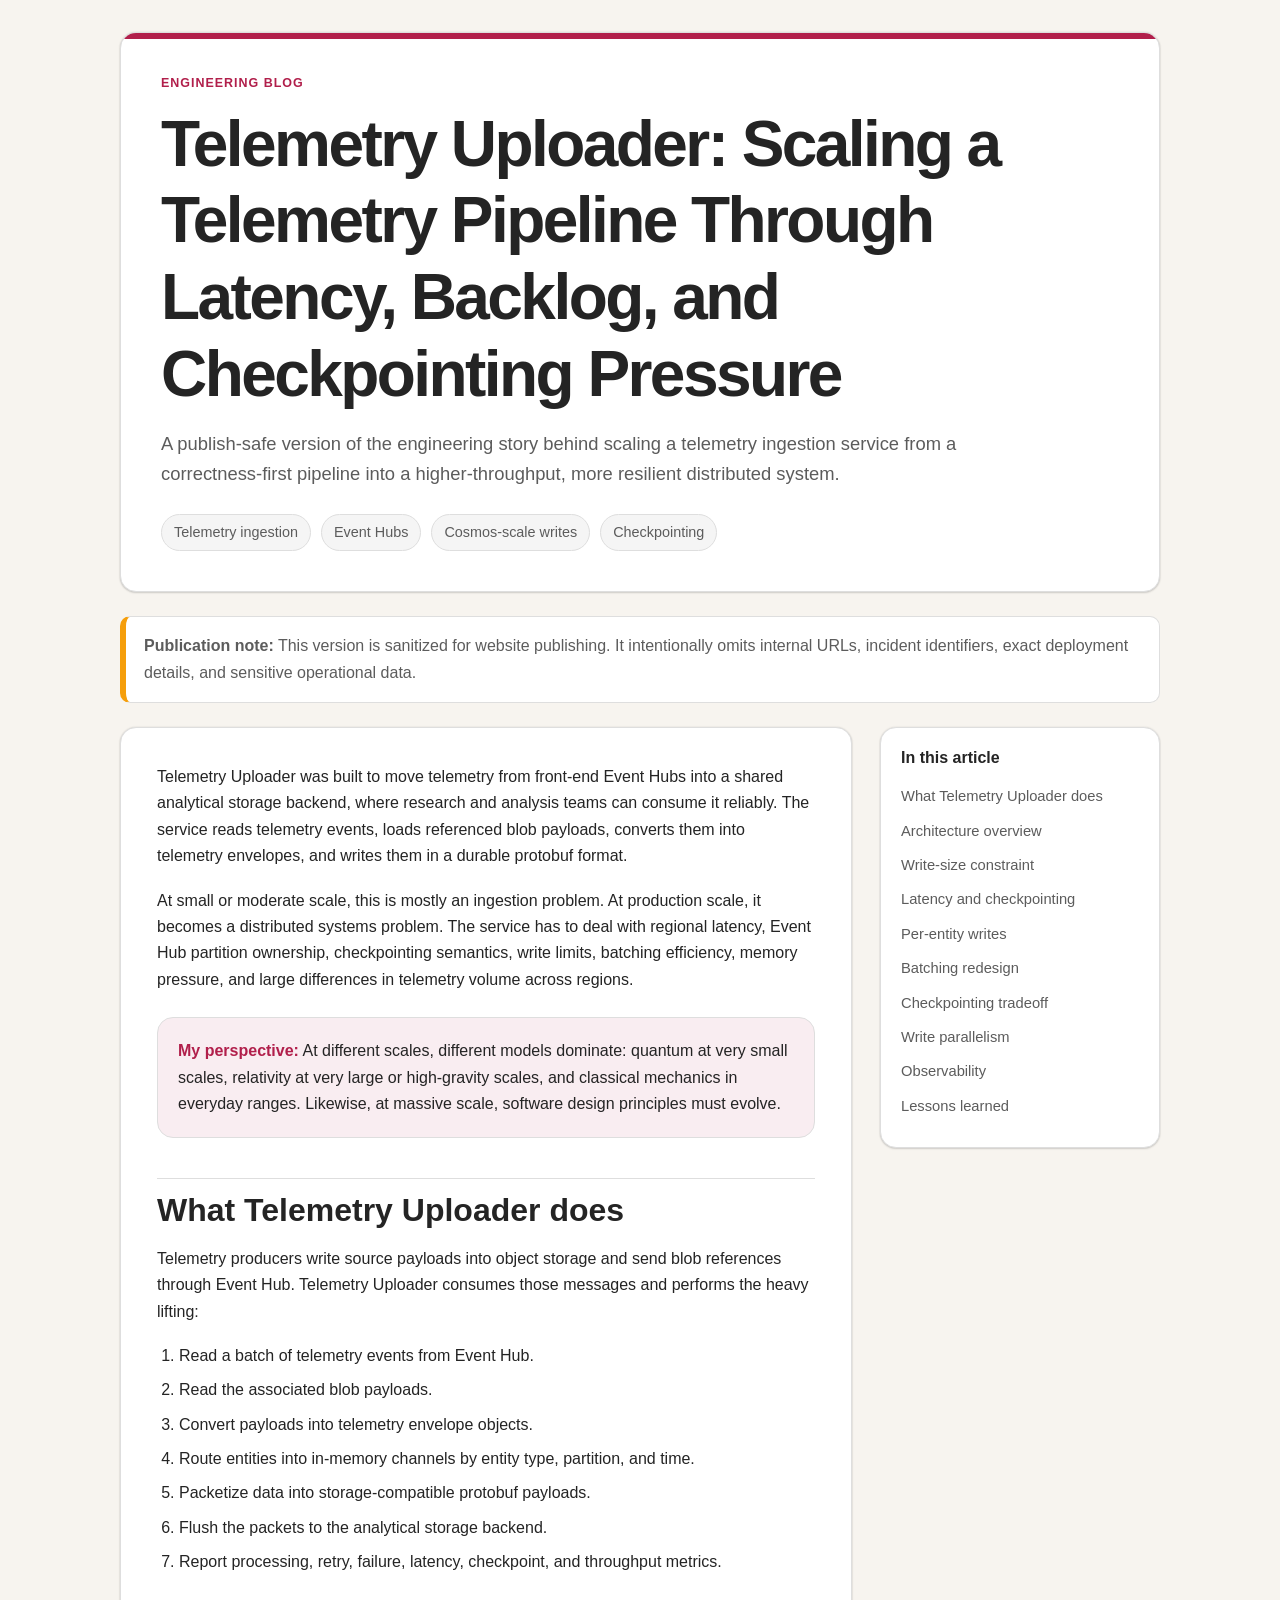
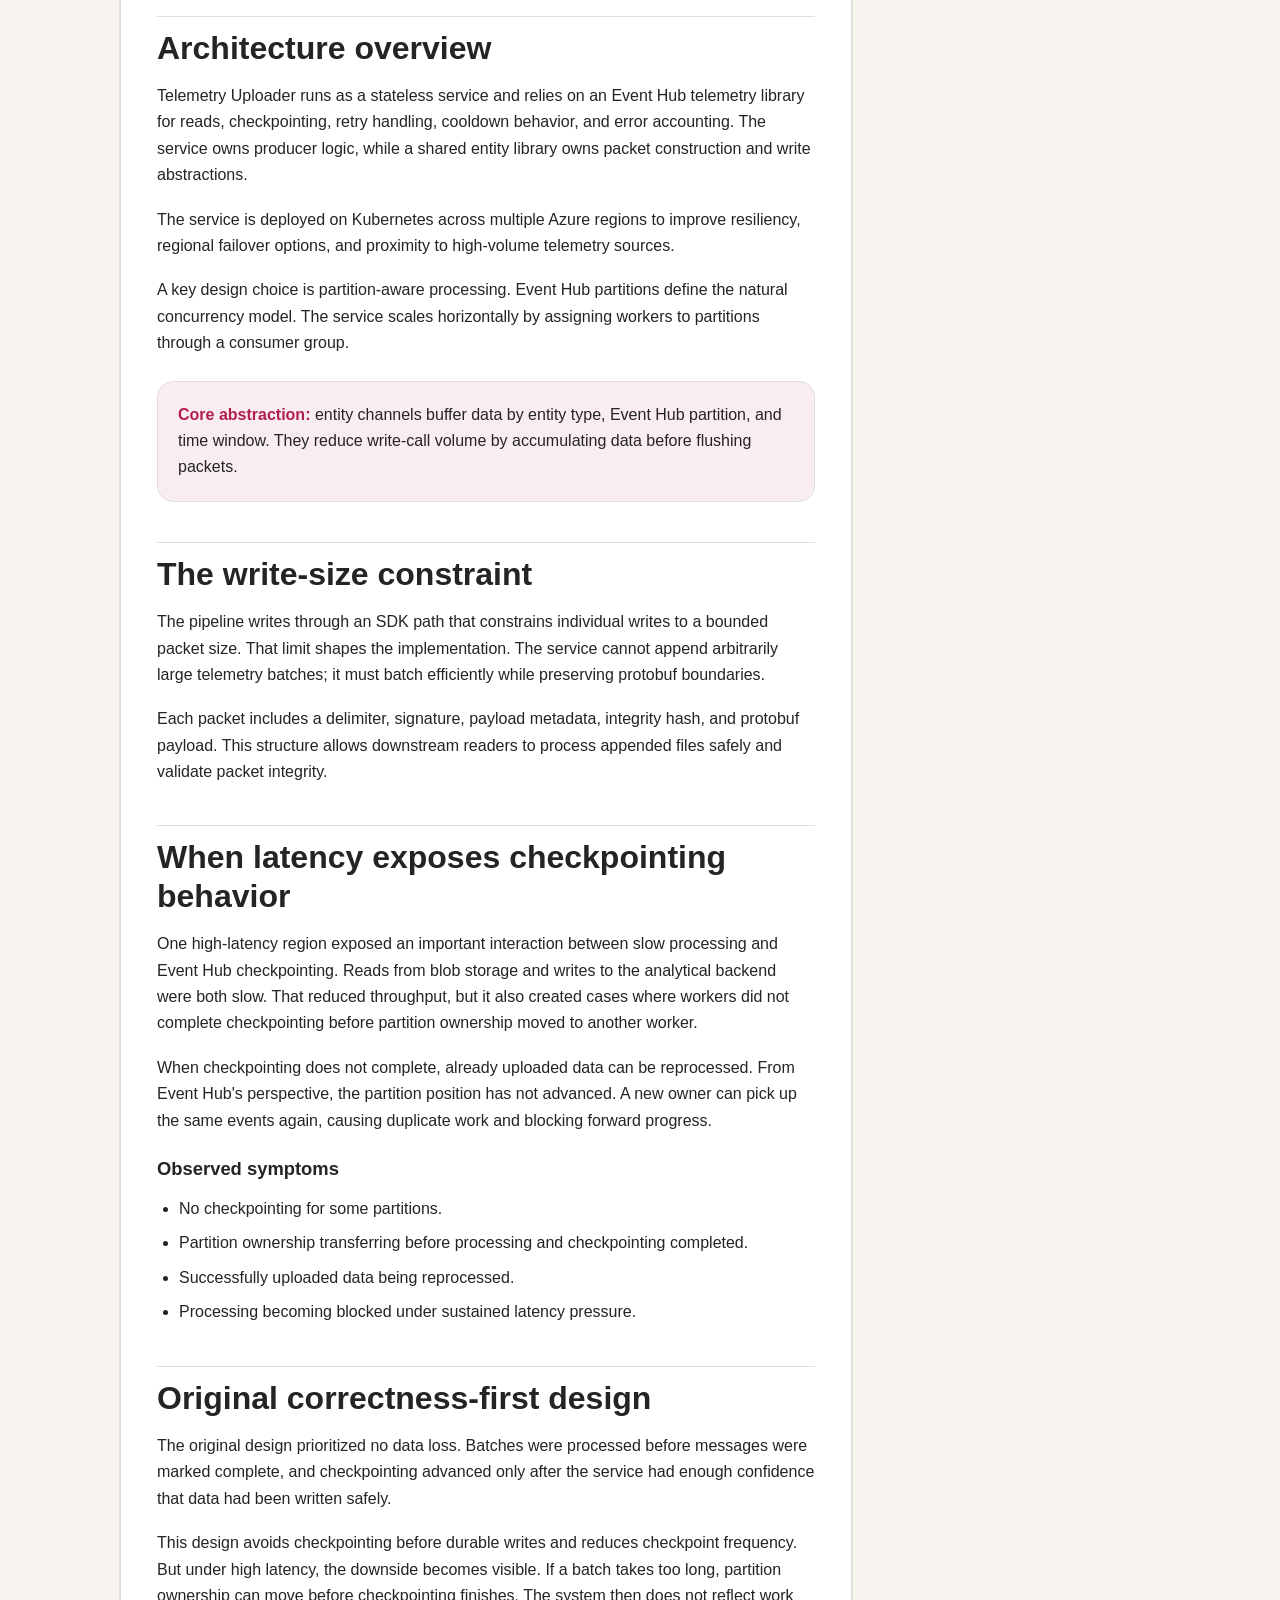
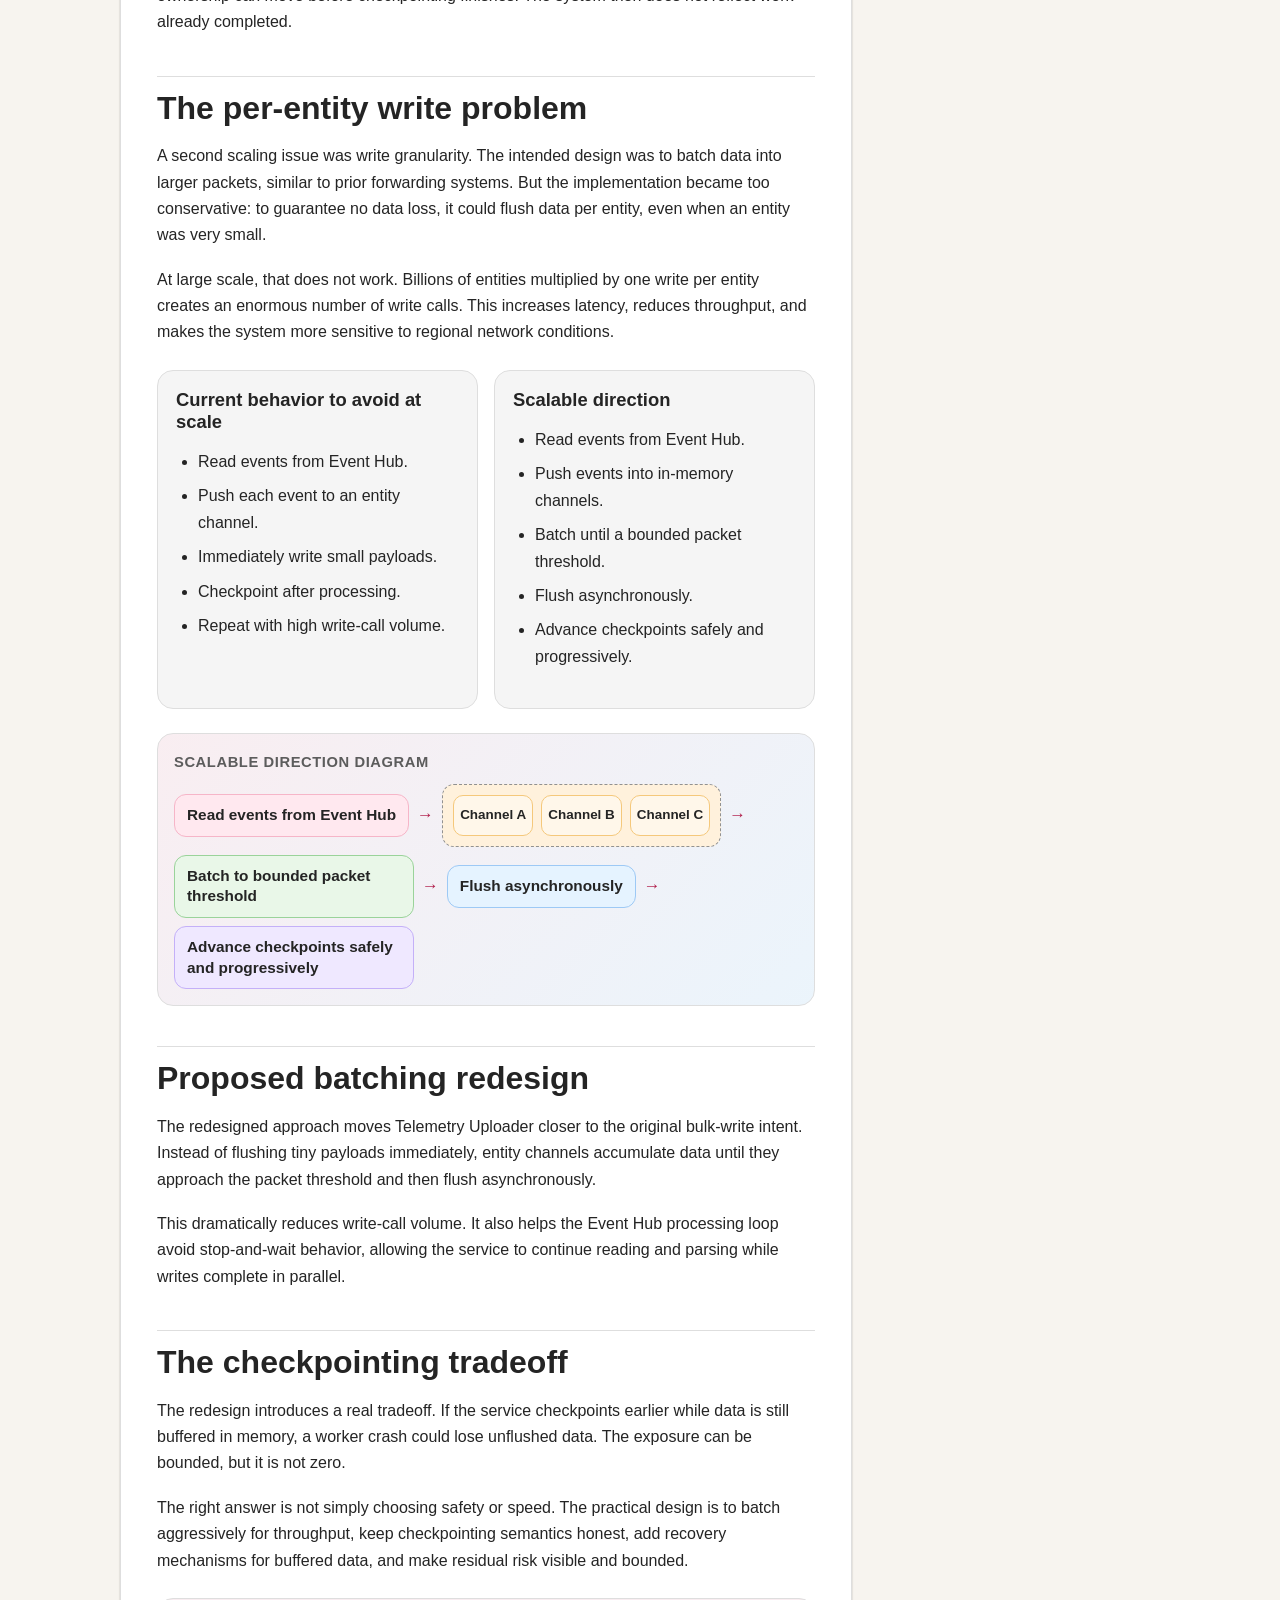
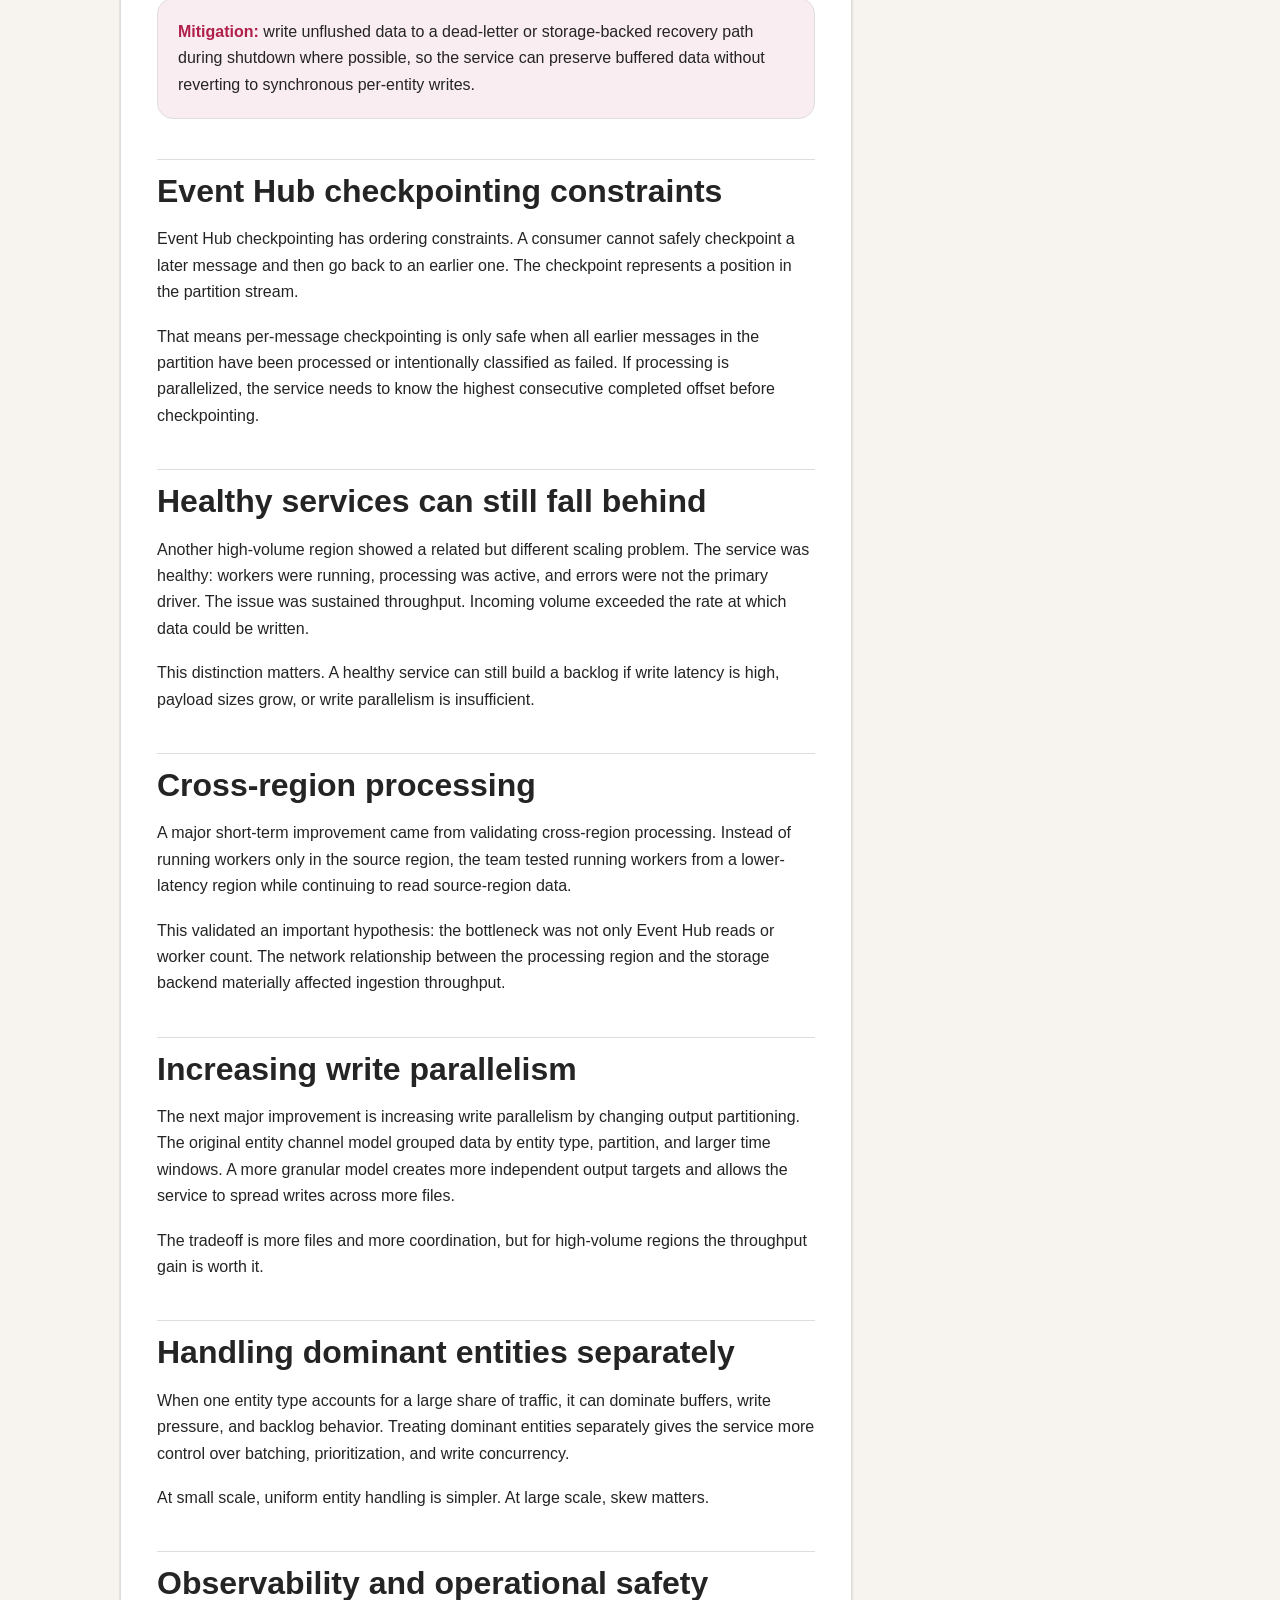
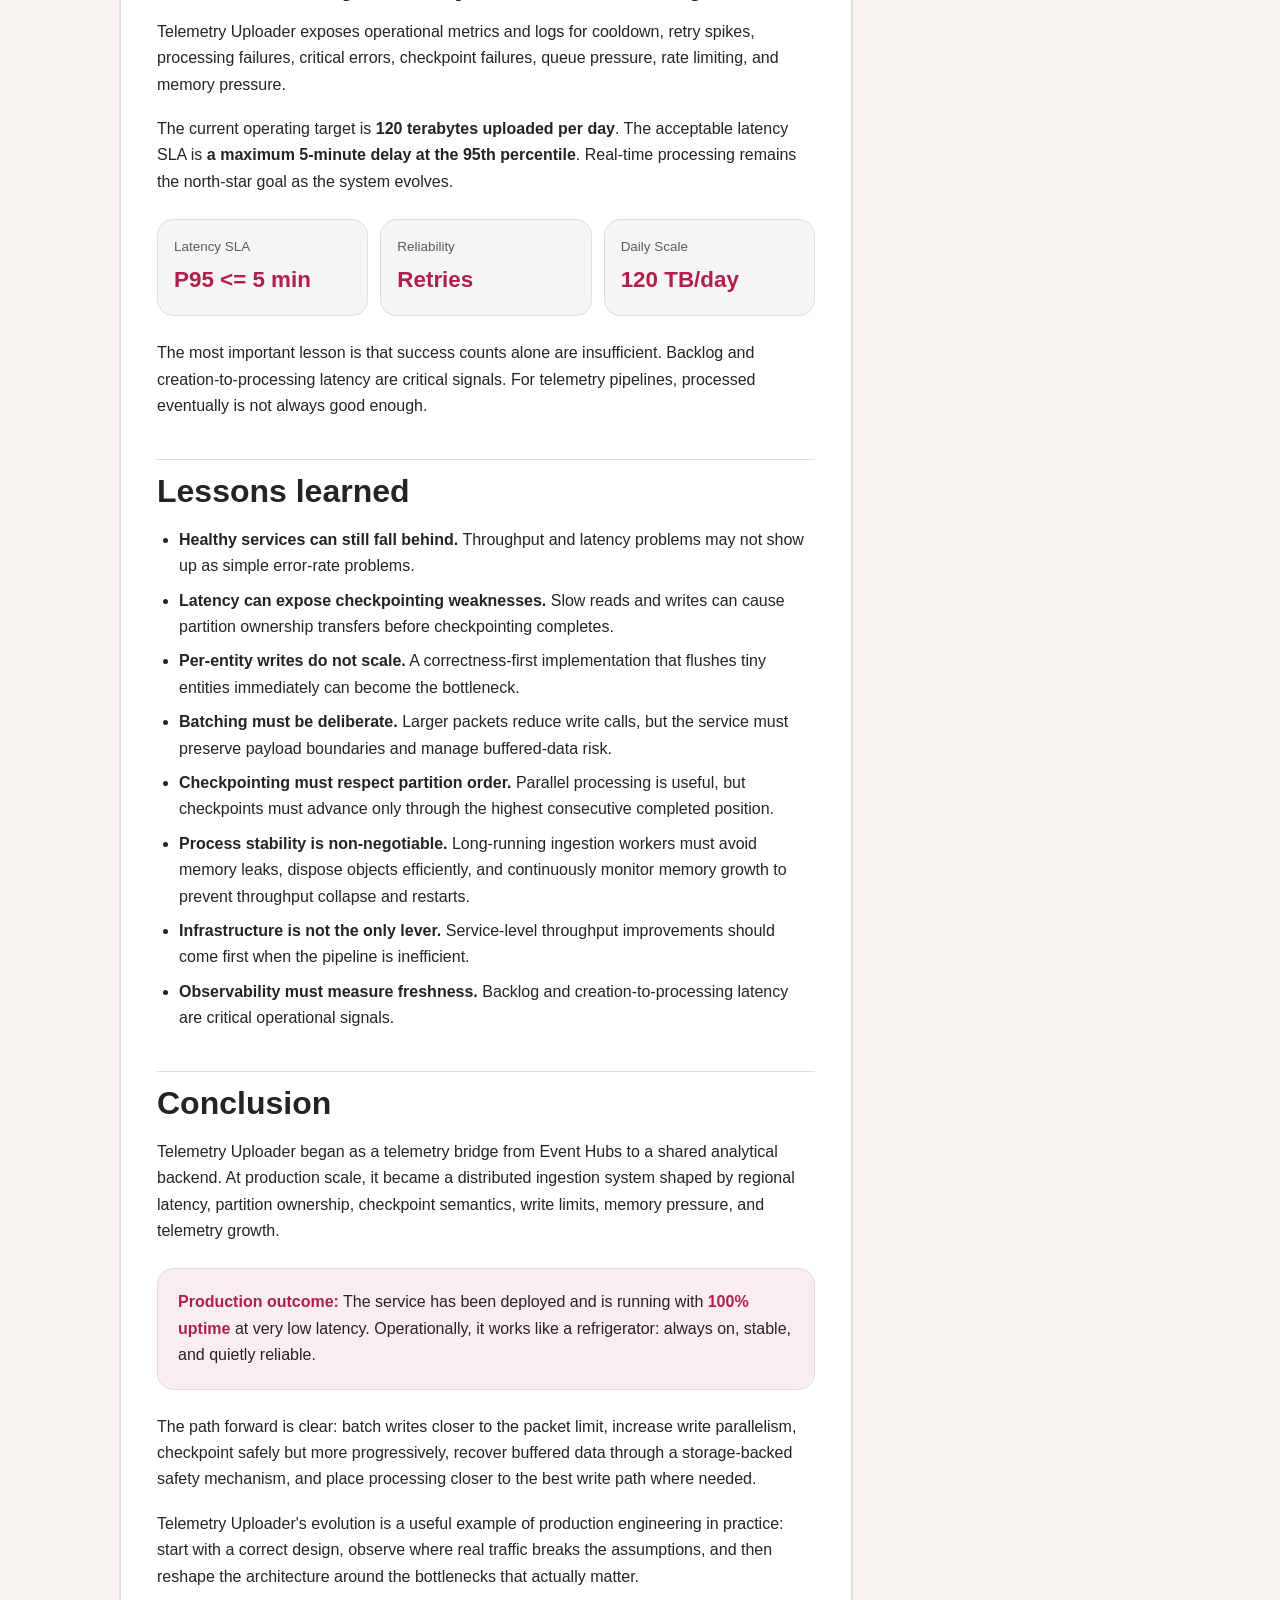
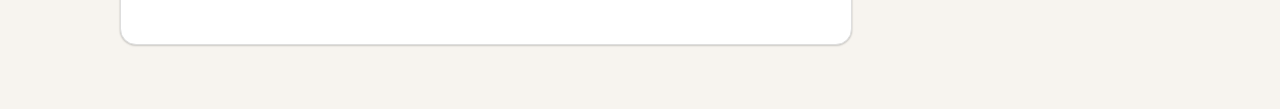
==== public/telemetry-uploader.html @ a1d14571 "Added a blog for telemetry uploader" ====
<!doctype html>
<html lang="en">
<head>
  <meta charset="utf-8" />
  <meta name="viewport" content="width=device-width, initial-scale=1" />
  <title>Telemetry Uploader: Scaling a Telemetry Pipeline</title>
  <meta name="description" content="A sanitized engineering blog about scaling a telemetry ingestion pipeline through latency, backlog, batching, and checkpointing pressure." />
  <script>
    (() => {
      const param = new URLSearchParams(window.location.search).get("clawpilotTheme");
      const theme =
        param || (window.matchMedia("(prefers-color-scheme: dark)").matches ? "dark" : "light");
      document.documentElement.setAttribute("data-theme", theme);
    })();
  </script>
  <style>
    :root {
      color-scheme: light;
      --cp-bg: #f7f4ef;
      --cp-bg-elevated: #fcfbf8;
      --cp-surface: #ffffff;
      --cp-surface-soft: #f5f5f5;
      --cp-border: #dedede;
      --cp-border-strong: #919191;
      --cp-text: #242424;
      --cp-text-muted: #5c5c5c;
      --cp-text-soft: #6f6f6f;
      --cp-accent: #b11f4b;
      --cp-accent-hover: #9a1a41;
      --cp-accent-soft: rgba(177, 31, 75, 0.08);
      --cp-accent-fg: #ffffff;
      --cp-success: #16a34a;
      --cp-danger: #dc2626;
      --cp-warning: #f59e0b;
      --cp-link: #0078d4;
      --cp-shadow: 0 18px 48px rgba(0, 0, 0, 0.12);
      --cp-overlay: rgba(255, 255, 255, 0.8);
      --cp-panel: rgba(255, 255, 255, 0.86);
      --cp-panel-strong: rgba(255, 255, 255, 0.96);
      --cp-sheen: rgba(255, 255, 255, 0.55);
      --cp-highlight: rgba(177, 31, 75, 0.12);
    }
    html[data-theme="dark"] {
      color-scheme: dark;
      --cp-bg: #3d3b3a;
      --cp-bg-elevated: #343231;
      --cp-surface: #292929;
      --cp-surface-soft: #2e2e2e;
      --cp-border: #474747;
      --cp-border-strong: #5f5f5f;
      --cp-text: #dedede;
      --cp-text-muted: #919191;
      --cp-text-soft: #b0b0b0;
      --cp-accent: #fd8ea1;
      --cp-accent-hover: #fb7b91;
      --cp-accent-soft: rgba(253, 142, 161, 0.14);
      --cp-accent-fg: #1a1a1a;
      --cp-success: #4ade80;
      --cp-danger: #f87171;
      --cp-warning: #fbbf24;
      --cp-link: #4da6ff;
      --cp-shadow: 0 18px 48px rgba(0, 0, 0, 0.32);
      --cp-overlay: rgba(41, 41, 41, 0.88);
      --cp-panel: rgba(41, 41, 41, 0.72);
      --cp-panel-strong: rgba(41, 41, 41, 0.96);
      --cp-sheen: rgba(255, 255, 255, 0.04);
      --cp-highlight: rgba(253, 142, 161, 0.12);
    }

    * { box-sizing: border-box; }

    body {
      margin: 0;
      background: var(--cp-bg);
      color: var(--cp-text);
      font-family: "Segoe UI", Aptos, Calibri, -apple-system, BlinkMacSystemFont, sans-serif;
      line-height: 1.65;
    }

    a { color: var(--cp-link); }

    .page {
      max-width: 1080px;
      margin: 0 auto;
      padding: 32px 20px 64px;
    }

    .hero {
      background: var(--cp-surface);
      border: 1px solid var(--cp-border);
      border-radius: 16px;
      box-shadow: 0 0 2px rgba(0,0,0,0.12), 0 1px 2px rgba(0,0,0,0.14);
      padding: 40px;
      margin-bottom: 24px;
      position: relative;
      overflow: hidden;
    }

    .hero::before {
      content: "";
      position: absolute;
      inset: 0 0 auto 0;
      height: 6px;
      background: var(--cp-accent);
    }

    .eyebrow {
      color: var(--cp-accent);
      font-weight: 700;
      letter-spacing: 0.08em;
      text-transform: uppercase;
      font-size: 0.78rem;
      margin-bottom: 12px;
    }

    h1, h2, h3 {
      line-height: 1.2;
      margin: 0 0 16px;
    }

    h1 {
      font-size: clamp(2rem, 5vw, 4rem);
      letter-spacing: -0.04em;
      max-width: 900px;
    }

    h2 {
      font-size: clamp(1.45rem, 3vw, 2rem);
      margin-top: 40px;
      padding-top: 12px;
      border-top: 1px solid var(--cp-border);
    }

    h3 {
      font-size: 1.15rem;
      margin-top: 24px;
      color: var(--cp-text);
    }

    p { margin: 0 0 18px; }

    .dek {
      color: var(--cp-text-muted);
      font-size: 1.15rem;
      max-width: 860px;
      margin-bottom: 0;
    }

    .meta {
      display: flex;
      flex-wrap: wrap;
      gap: 10px;
      margin-top: 24px;
    }

    .pill {
      display: inline-flex;
      align-items: center;
      border: 1px solid var(--cp-border);
      border-radius: 999px;
      padding: 6px 12px;
      color: var(--cp-text-muted);
      background: var(--cp-surface-soft);
      font-size: 0.9rem;
    }

    .notice {
      border: 1px solid var(--cp-border);
      border-left: 6px solid var(--cp-warning);
      border-radius: 0.625rem;
      background: var(--cp-surface);
      padding: 16px 18px;
      margin: 0 0 24px;
      color: var(--cp-text-muted);
    }

    .content {
      display: grid;
      grid-template-columns: minmax(0, 1fr) 280px;
      gap: 28px;
      align-items: start;
    }

    article {
      background: var(--cp-surface);
      border: 1px solid var(--cp-border);
      border-radius: 16px;
      box-shadow: 0 0 2px rgba(0,0,0,0.12), 0 1px 2px rgba(0,0,0,0.14);
      padding: 36px;
    }

    aside {
      position: sticky;
      top: 20px;
      background: var(--cp-surface);
      border: 1px solid var(--cp-border);
      border-radius: 16px;
      box-shadow: 0 0 2px rgba(0,0,0,0.12), 0 1px 2px rgba(0,0,0,0.14);
      padding: 20px;
    }

    aside h2 {
      margin-top: 0;
      padding-top: 0;
      border-top: 0;
      font-size: 1rem;
    }

    .toc {
      list-style: none;
      padding: 0;
      margin: 0;
    }

    .toc li { margin: 0 0 8px; }

    .toc a {
      text-decoration: none;
      color: var(--cp-text-muted);
      font-size: 0.92rem;
    }

    .toc a:hover { color: var(--cp-accent); }

    ul, ol {
      margin: 0 0 20px 22px;
      padding: 0;
    }

    li { margin-bottom: 8px; }

    .callout {
      background: var(--cp-accent-soft);
      border: 1px solid var(--cp-border);
      border-radius: 16px;
      padding: 20px;
      margin: 24px 0;
    }

    .callout strong { color: var(--cp-accent); }

    .comparison {
      display: grid;
      grid-template-columns: repeat(2, minmax(0, 1fr));
      gap: 16px;
      margin: 24px 0;
    }

    .card {
      border: 1px solid var(--cp-border);
      border-radius: 16px;
      background: var(--cp-surface-soft);
      padding: 18px;
    }

    .card h3 { margin-top: 0; }

    .flow-box {
      margin: 20px 0 8px;
      padding: 16px;
      border-radius: 16px;
      border: 1px solid var(--cp-border);
      background:
        linear-gradient(135deg, rgba(177, 31, 75, 0.08), rgba(0, 120, 212, 0.08)),
        var(--cp-surface);
    }

    .flow-title {
      margin: 0 0 10px;
      font-size: 0.92rem;
      letter-spacing: 0.04em;
      text-transform: uppercase;
      color: var(--cp-text-muted);
      font-weight: 700;
    }

    .flow-diagram {
      margin: 0;
      display: flex;
      flex-wrap: wrap;
      align-items: center;
      gap: 8px;
    }

    .flow-step {
      border: 1px solid transparent;
      border-radius: 12px;
      padding: 10px 12px;
      font-size: 0.96rem;
      line-height: 1.35;
      color: var(--cp-text);
      max-width: 240px;
      font-weight: 600;
    }

    .step-source { background: #ffe8ef; border-color: #f6b5c8; }
    .step-batch { background: #e9f7e8; border-color: #9ad39a; }
    .step-flush { background: #e5f3ff; border-color: #9dc9f5; }
    .step-checkpoint { background: #efe8ff; border-color: #c4b0f8; }

    .flow-parallel {
      display: grid;
      grid-template-columns: repeat(3, minmax(0, 1fr));
      gap: 8px;
      padding: 10px;
      border: 1px dashed var(--cp-border-strong);
      border-radius: 12px;
      background: #fff1dc;
      min-width: 260px;
    }

    .channel-box {
      border: 1px solid #f5c87b;
      border-radius: 10px;
      background: #fff7ea;
      color: var(--cp-text);
      font-size: 0.84rem;
      font-weight: 700;
      text-align: center;
      padding: 8px 6px;
    }

    .flow-arrow {
      color: var(--cp-accent);
      font-weight: 700;
      font-size: 1.05rem;
      line-height: 1;
    }

    html[data-theme="dark"] .flow-box {
      background:
        linear-gradient(135deg, rgba(253, 142, 161, 0.2), rgba(77, 166, 255, 0.2)),
        var(--cp-surface);
    }

    html[data-theme="dark"] .step-source { background: #4e2f39; border-color: #8f5968; }
    html[data-theme="dark"] .step-batch { background: #284430; border-color: #4e8b5b; }
    html[data-theme="dark"] .step-flush { background: #243c52; border-color: #4b7ea8; }
    html[data-theme="dark"] .step-checkpoint { background: #3d2d57; border-color: #6f57a0; }
    html[data-theme="dark"] .flow-parallel { background: #4a3825; border-color: #8e6a3c; }
    html[data-theme="dark"] .channel-box { background: #5a452d; border-color: #a17a46; }

    .metric-strip {
      display: grid;
      grid-template-columns: repeat(3, minmax(0, 1fr));
      gap: 12px;
      margin: 24px 0;
    }

    .metric {
      border: 1px solid var(--cp-border);
      border-radius: 16px;
      background: var(--cp-surface-soft);
      padding: 16px;
    }

    .metric .label {
      display: block;
      color: var(--cp-text-muted);
      font-size: 0.84rem;
      margin-bottom: 4px;
    }

    .metric .value {
      display: block;
      color: var(--cp-accent);
      font-size: 1.4rem;
      font-weight: 700;
    }

    code {
      font-family: Consolas, "Courier New", Courier, monospace;
      background: var(--cp-surface-soft);
      border: 1px solid var(--cp-border);
      border-radius: 0.625rem;
      padding: 2px 6px;
      color: var(--cp-text);
    }

    footer {
      color: var(--cp-text-muted);
      font-size: 0.9rem;
      text-align: center;
      padding: 28px 0 0;
    }

    @media (max-width: 900px) {
      .content { grid-template-columns: 1fr; }
      aside { position: static; }
      .comparison, .metric-strip { grid-template-columns: 1fr; }
      .hero, article { padding: 24px; }
    }
  </style>
</head>
<body>
  <main class="page">
    <section class="hero">
      <div class="eyebrow">Engineering blog</div>
      <h1>Telemetry Uploader: Scaling a Telemetry Pipeline Through Latency, Backlog, and Checkpointing Pressure</h1>
      <p class="dek">A publish-safe version of the engineering story behind scaling a telemetry ingestion service from a correctness-first pipeline into a higher-throughput, more resilient distributed system.</p>
      <div class="meta">
        <span class="pill">Telemetry ingestion</span>
        <span class="pill">Event Hubs</span>
        <span class="pill">Cosmos-scale writes</span>
        <span class="pill">Checkpointing</span>
      </div>
    </section>

    <div class="notice">
      <strong>Publication note:</strong> This version is sanitized for website publishing. It intentionally omits internal URLs, incident identifiers, exact deployment details, and sensitive operational data.
    </div>

    <div class="content">
      <article>
        <p>Telemetry Uploader was built to move telemetry from front-end Event Hubs into a shared analytical storage backend, where research and analysis teams can consume it reliably. The service reads telemetry events, loads referenced blob payloads, converts them into telemetry envelopes, and writes them in a durable protobuf format.</p>

        <p>At small or moderate scale, this is mostly an ingestion problem. At production scale, it becomes a distributed systems problem. The service has to deal with regional latency, Event Hub partition ownership, checkpointing semantics, write limits, batching efficiency, memory pressure, and large differences in telemetry volume across regions.</p>

        <div class="callout">
          <strong>My perspective:</strong> At different scales, different models dominate: quantum at very small scales, relativity at very large or high-gravity scales, and classical mechanics in everyday ranges. Likewise, at massive scale, software design principles must evolve.
        </div>

        <h2 id="what-it-does">What Telemetry Uploader does</h2>
        <p>Telemetry producers write source payloads into object storage and send blob references through Event Hub. Telemetry Uploader consumes those messages and performs the heavy lifting:</p>
        <ol>
          <li>Read a batch of telemetry events from Event Hub.</li>
          <li>Read the associated blob payloads.</li>
          <li>Convert payloads into telemetry envelope objects.</li>
          <li>Route entities into in-memory channels by entity type, partition, and time.</li>
          <li>Packetize data into storage-compatible protobuf payloads.</li>
          <li>Flush the packets to the analytical storage backend.</li>
          <li>Report processing, retry, failure, latency, checkpoint, and throughput metrics.</li>
        </ol>

        <h2 id="architecture">Architecture overview</h2>
        <p>Telemetry Uploader runs as a stateless service and relies on an Event Hub telemetry library for reads, checkpointing, retry handling, cooldown behavior, and error accounting. The service owns producer logic, while a shared entity library owns packet construction and write abstractions.</p>
        <p>The service is deployed on Kubernetes across multiple Azure regions to improve resiliency, regional failover options, and proximity to high-volume telemetry sources.</p>
        <p>A key design choice is partition-aware processing. Event Hub partitions define the natural concurrency model. The service scales horizontally by assigning workers to partitions through a consumer group.</p>

        <div class="callout">
          <strong>Core abstraction:</strong> entity channels buffer data by entity type, Event Hub partition, and time window. They reduce write-call volume by accumulating data before flushing packets.
        </div>

        <h2 id="write-limit">The write-size constraint</h2>
        <p>The pipeline writes through an SDK path that constrains individual writes to a bounded packet size. That limit shapes the implementation. The service cannot append arbitrarily large telemetry batches; it must batch efficiently while preserving protobuf boundaries.</p>
        <p>Each packet includes a delimiter, signature, payload metadata, integrity hash, and protobuf payload. This structure allows downstream readers to process appended files safely and validate packet integrity.</p>

        <h2 id="latency-checkpointing">When latency exposes checkpointing behavior</h2>
        <p>One high-latency region exposed an important interaction between slow processing and Event Hub checkpointing. Reads from blob storage and writes to the analytical backend were both slow. That reduced throughput, but it also created cases where workers did not complete checkpointing before partition ownership moved to another worker.</p>
        <p>When checkpointing does not complete, already uploaded data can be reprocessed. From Event Hub's perspective, the partition position has not advanced. A new owner can pick up the same events again, causing duplicate work and blocking forward progress.</p>

        <h3>Observed symptoms</h3>
        <ul>
          <li>No checkpointing for some partitions.</li>
          <li>Partition ownership transferring before processing and checkpointing completed.</li>
          <li>Successfully uploaded data being reprocessed.</li>
          <li>Processing becoming blocked under sustained latency pressure.</li>
        </ul>

        <h2 id="original-design">Original correctness-first design</h2>
        <p>The original design prioritized no data loss. Batches were processed before messages were marked complete, and checkpointing advanced only after the service had enough confidence that data had been written safely.</p>
        <p>This design avoids checkpointing before durable writes and reduces checkpoint frequency. But under high latency, the downside becomes visible. If a batch takes too long, partition ownership can move before checkpointing finishes. The system then does not reflect work already completed.</p>

        <h2 id="per-entity-writes">The per-entity write problem</h2>
        <p>A second scaling issue was write granularity. The intended design was to batch data into larger packets, similar to prior forwarding systems. But the implementation became too conservative: to guarantee no data loss, it could flush data per entity, even when an entity was very small.</p>
        <p>At large scale, that does not work. Billions of entities multiplied by one write per entity creates an enormous number of write calls. This increases latency, reduces throughput, and makes the system more sensitive to regional network conditions.</p>

        <div class="comparison">
          <section class="card">
            <h3>Current behavior to avoid at scale</h3>
            <ul>
              <li>Read events from Event Hub.</li>
              <li>Push each event to an entity channel.</li>
              <li>Immediately write small payloads.</li>
              <li>Checkpoint after processing.</li>
              <li>Repeat with high write-call volume.</li>
            </ul>
          </section>
          <section class="card">
            <h3>Scalable direction</h3>
            <ul>
              <li>Read events from Event Hub.</li>
              <li>Push events into in-memory channels.</li>
              <li>Batch until a bounded packet threshold.</li>
              <li>Flush asynchronously.</li>
              <li>Advance checkpoints safely and progressively.</li>
            </ul>
          </section>
        </div>

        <div class="flow-box" aria-label="Scalable direction flow diagram">
          <p class="flow-title">Scalable Direction Diagram</p>
          <div class="flow-diagram">
            <div class="flow-step step-source">Read events from Event Hub</div>
            <span class="flow-arrow" aria-hidden="true">&rarr;</span>
            <div class="flow-parallel" aria-label="Parallel in-memory channels">
              <div class="channel-box">Channel A</div>
              <div class="channel-box">Channel B</div>
              <div class="channel-box">Channel C</div>
            </div>
            <span class="flow-arrow" aria-hidden="true">&rarr;</span>
            <div class="flow-step step-batch">Batch to bounded packet threshold</div>
            <span class="flow-arrow" aria-hidden="true">&rarr;</span>
            <div class="flow-step step-flush">Flush asynchronously</div>
            <span class="flow-arrow" aria-hidden="true">&rarr;</span>
            <div class="flow-step step-checkpoint">Advance checkpoints safely and progressively</div>
          </div>
        </div>

        <h2 id="batching-redesign">Proposed batching redesign</h2>
        <p>The redesigned approach moves Telemetry Uploader closer to the original bulk-write intent. Instead of flushing tiny payloads immediately, entity channels accumulate data until they approach the packet threshold and then flush asynchronously.</p>
        <p>This dramatically reduces write-call volume. It also helps the Event Hub processing loop avoid stop-and-wait behavior, allowing the service to continue reading and parsing while writes complete in parallel.</p>

        <h2 id="checkpointing-tradeoff">The checkpointing tradeoff</h2>
        <p>The redesign introduces a real tradeoff. If the service checkpoints earlier while data is still buffered in memory, a worker crash could lose unflushed data. The exposure can be bounded, but it is not zero.</p>
        <p>The right answer is not simply choosing safety or speed. The practical design is to batch aggressively for throughput, keep checkpointing semantics honest, add recovery mechanisms for buffered data, and make residual risk visible and bounded.</p>

        <div class="callout">
          <strong>Mitigation:</strong> write unflushed data to a dead-letter or storage-backed recovery path during shutdown where possible, so the service can preserve buffered data without reverting to synchronous per-entity writes.
        </div>

        <h2 id="eventhub-constraints">Event Hub checkpointing constraints</h2>
        <p>Event Hub checkpointing has ordering constraints. A consumer cannot safely checkpoint a later message and then go back to an earlier one. The checkpoint represents a position in the partition stream.</p>
        <p>That means per-message checkpointing is only safe when all earlier messages in the partition have been processed or intentionally classified as failed. If processing is parallelized, the service needs to know the highest consecutive completed offset before checkpointing.</p>

        <h2 id="throughput-backlog">Healthy services can still fall behind</h2>
        <p>Another high-volume region showed a related but different scaling problem. The service was healthy: workers were running, processing was active, and errors were not the primary driver. The issue was sustained throughput. Incoming volume exceeded the rate at which data could be written.</p>
        <p>This distinction matters. A healthy service can still build a backlog if write latency is high, payload sizes grow, or write parallelism is insufficient.</p>

        <h2 id="cross-region">Cross-region processing</h2>
        <p>A major short-term improvement came from validating cross-region processing. Instead of running workers only in the source region, the team tested running workers from a lower-latency region while continuing to read source-region data.</p>
        <p>This validated an important hypothesis: the bottleneck was not only Event Hub reads or worker count. The network relationship between the processing region and the storage backend materially affected ingestion throughput.</p>

        <h2 id="parallelism">Increasing write parallelism</h2>
        <p>The next major improvement is increasing write parallelism by changing output partitioning. The original entity channel model grouped data by entity type, partition, and larger time windows. A more granular model creates more independent output targets and allows the service to spread writes across more files.</p>
        <p>The tradeoff is more files and more coordination, but for high-volume regions the throughput gain is worth it.</p>

        <h2 id="dominant-entities">Handling dominant entities separately</h2>
        <p>When one entity type accounts for a large share of traffic, it can dominate buffers, write pressure, and backlog behavior. Treating dominant entities separately gives the service more control over batching, prioritization, and write concurrency.</p>
        <p>At small scale, uniform entity handling is simpler. At large scale, skew matters.</p>

        <h2 id="observability">Observability and operational safety</h2>
        <p>Telemetry Uploader exposes operational metrics and logs for cooldown, retry spikes, processing failures, critical errors, checkpoint failures, queue pressure, rate limiting, and memory pressure.</p>
        <p>The current operating target is <strong>120 terabytes uploaded per day</strong>. The acceptable latency SLA is <strong>a maximum 5-minute delay at the 95th percentile</strong>. Real-time processing remains the north-star goal as the system evolves.</p>
        <div class="metric-strip">
          <div class="metric"><span class="label">Latency SLA</span><span class="value">P95 <= 5 min</span></div>
          <div class="metric"><span class="label">Reliability</span><span class="value">Retries</span></div>
          <div class="metric"><span class="label">Daily Scale</span><span class="value">120 TB/day</span></div>
        </div>
        <p>The most important lesson is that success counts alone are insufficient. Backlog and creation-to-processing latency are critical signals. For telemetry pipelines, processed eventually is not always good enough.</p>

        <h2 id="lessons">Lessons learned</h2>
        <ul>
          <li><strong>Healthy services can still fall behind.</strong> Throughput and latency problems may not show up as simple error-rate problems.</li>
          <li><strong>Latency can expose checkpointing weaknesses.</strong> Slow reads and writes can cause partition ownership transfers before checkpointing completes.</li>
          <li><strong>Per-entity writes do not scale.</strong> A correctness-first implementation that flushes tiny entities immediately can become the bottleneck.</li>
          <li><strong>Batching must be deliberate.</strong> Larger packets reduce write calls, but the service must preserve payload boundaries and manage buffered-data risk.</li>
          <li><strong>Checkpointing must respect partition order.</strong> Parallel processing is useful, but checkpoints must advance only through the highest consecutive completed position.</li>
          <li><strong>Process stability is non-negotiable.</strong> Long-running ingestion workers must avoid memory leaks, dispose objects efficiently, and continuously monitor memory growth to prevent throughput collapse and restarts.</li>
          <li><strong>Infrastructure is not the only lever.</strong> Service-level throughput improvements should come first when the pipeline is inefficient.</li>
          <li><strong>Observability must measure freshness.</strong> Backlog and creation-to-processing latency are critical operational signals.</li>
        </ul>

        <h2 id="conclusion">Conclusion</h2>
        <p>Telemetry Uploader began as a telemetry bridge from Event Hubs to a shared analytical backend. At production scale, it became a distributed ingestion system shaped by regional latency, partition ownership, checkpoint semantics, write limits, memory pressure, and telemetry growth.</p>
        <div class="callout">
          <strong>Production outcome:</strong> The service has been deployed and is running with <strong>100% uptime</strong> at very low latency. Operationally, it works like a refrigerator: always on, stable, and quietly reliable.
        </div>
        <p>The path forward is clear: batch writes closer to the packet limit, increase write parallelism, checkpoint safely but more progressively, recover buffered data through a storage-backed safety mechanism, and place processing closer to the best write path where needed.</p>
        <p>Telemetry Uploader's evolution is a useful example of production engineering in practice: start with a correct design, observe where real traffic breaks the assumptions, and then reshape the architecture around the bottlenecks that actually matter.</p>
      </article>

      <aside aria-label="Table of contents">
        <h2>In this article</h2>
        <ul class="toc">
          <li><a href="#what-it-does">What Telemetry Uploader does</a></li>
          <li><a href="#architecture">Architecture overview</a></li>
          <li><a href="#write-limit">Write-size constraint</a></li>
          <li><a href="#latency-checkpointing">Latency and checkpointing</a></li>
          <li><a href="#per-entity-writes">Per-entity writes</a></li>
          <li><a href="#batching-redesign">Batching redesign</a></li>
          <li><a href="#checkpointing-tradeoff">Checkpointing tradeoff</a></li>
          <li><a href="#parallelism">Write parallelism</a></li>
          <li><a href="#observability">Observability</a></li>
          <li><a href="#lessons">Lessons learned</a></li>
        </ul>
      </aside>
    </div>

  </main>
</body>
</html>
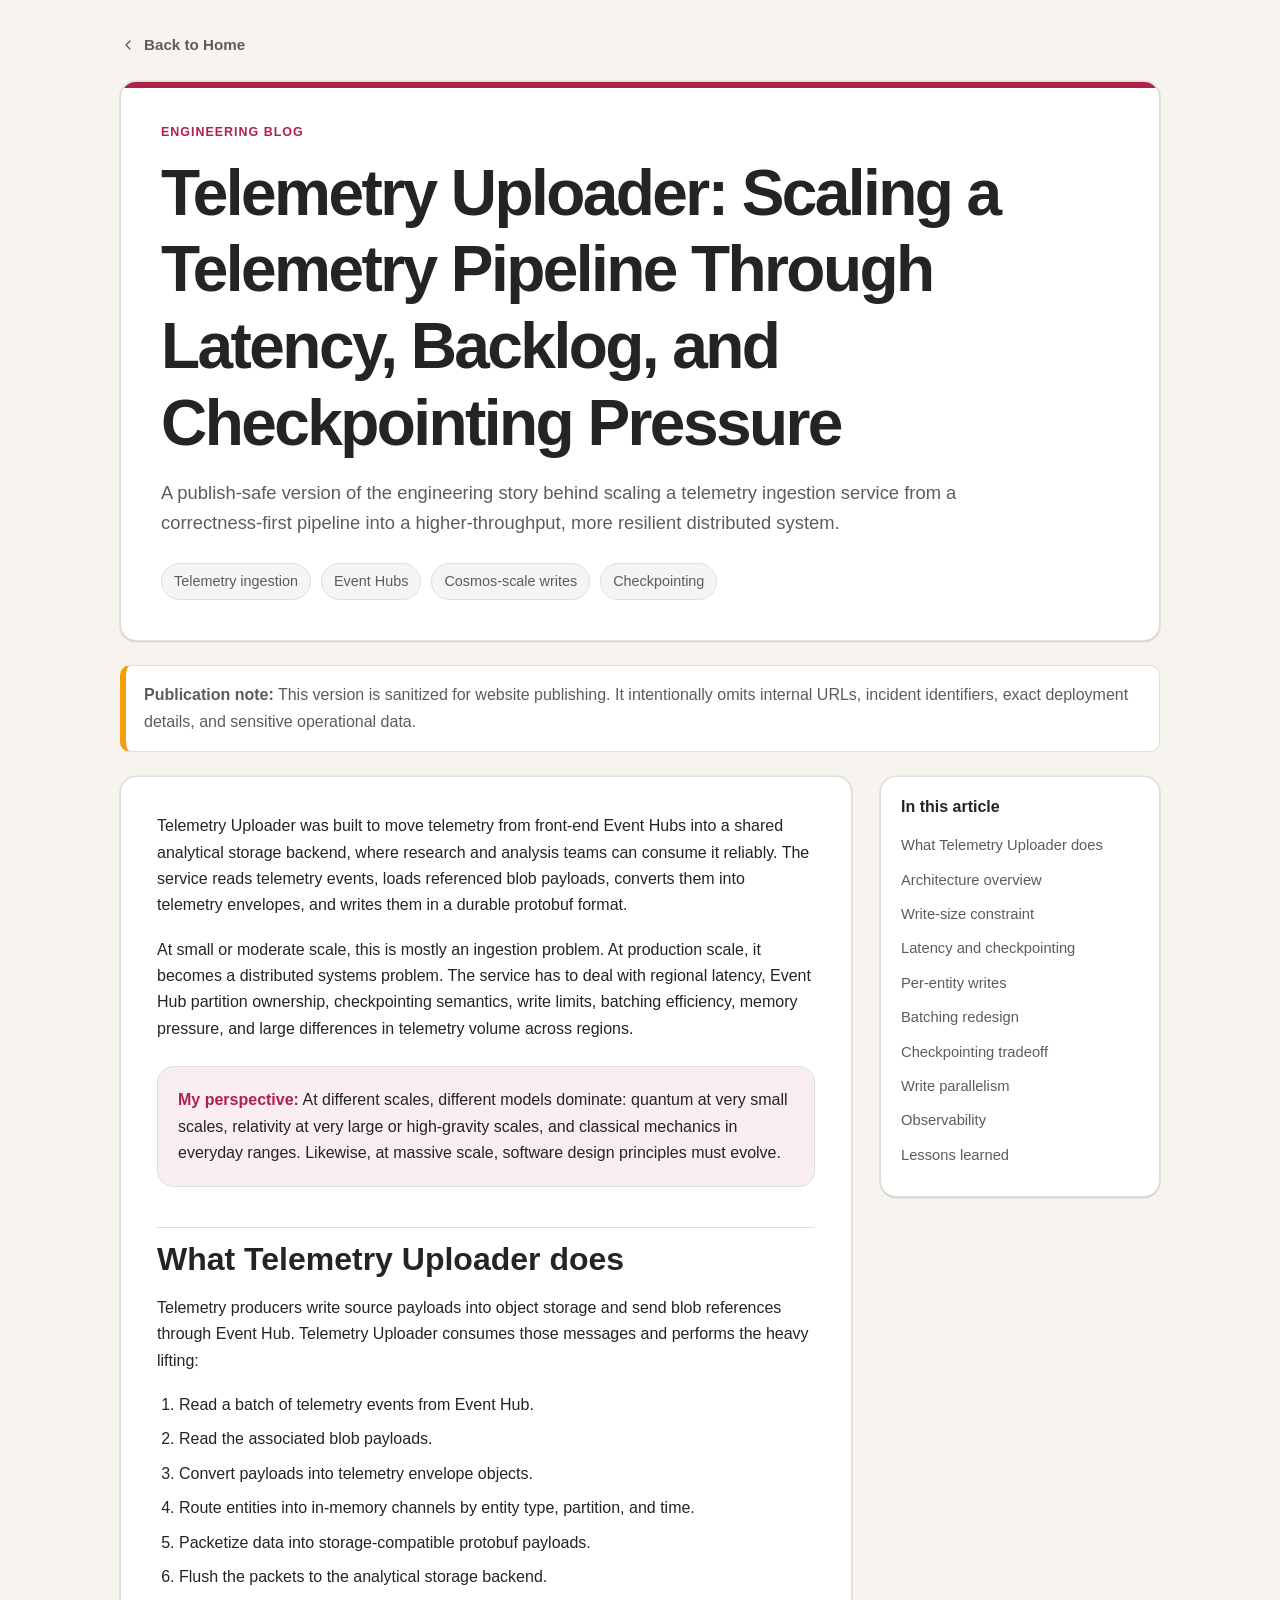
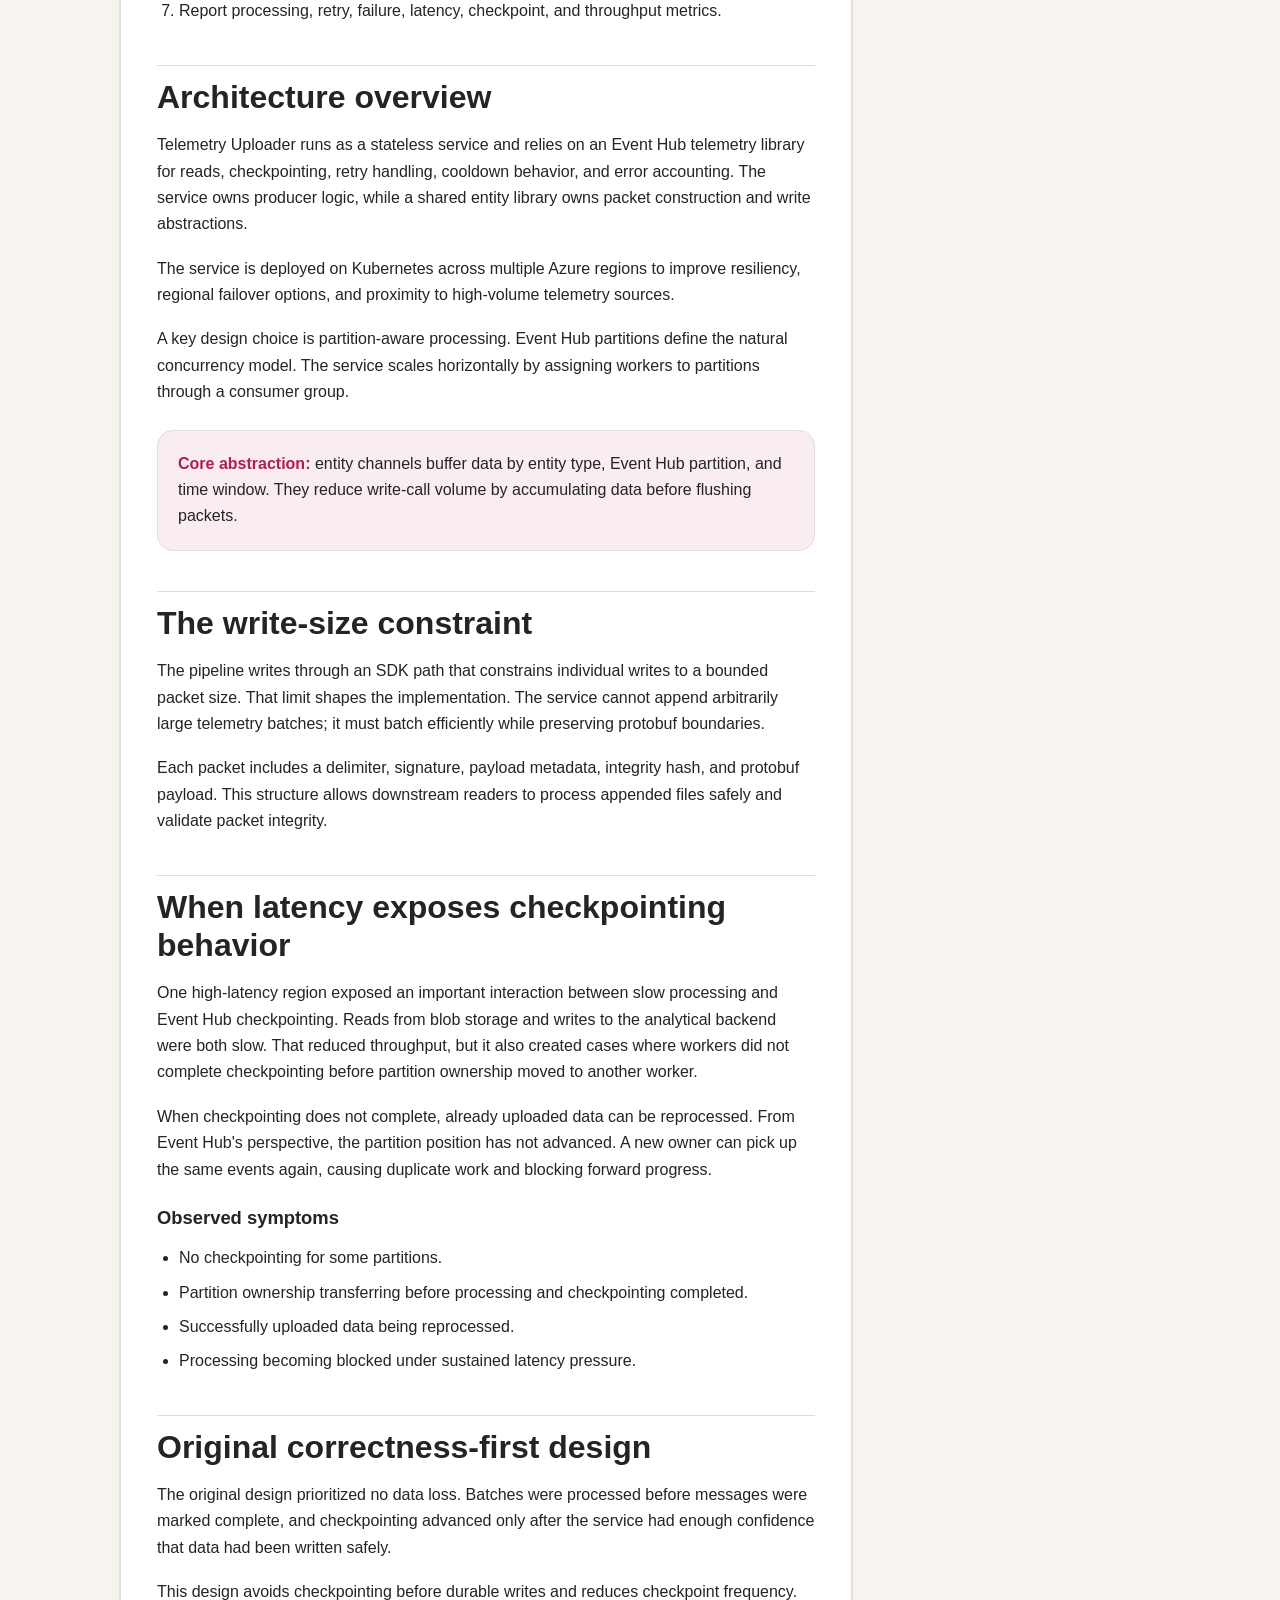
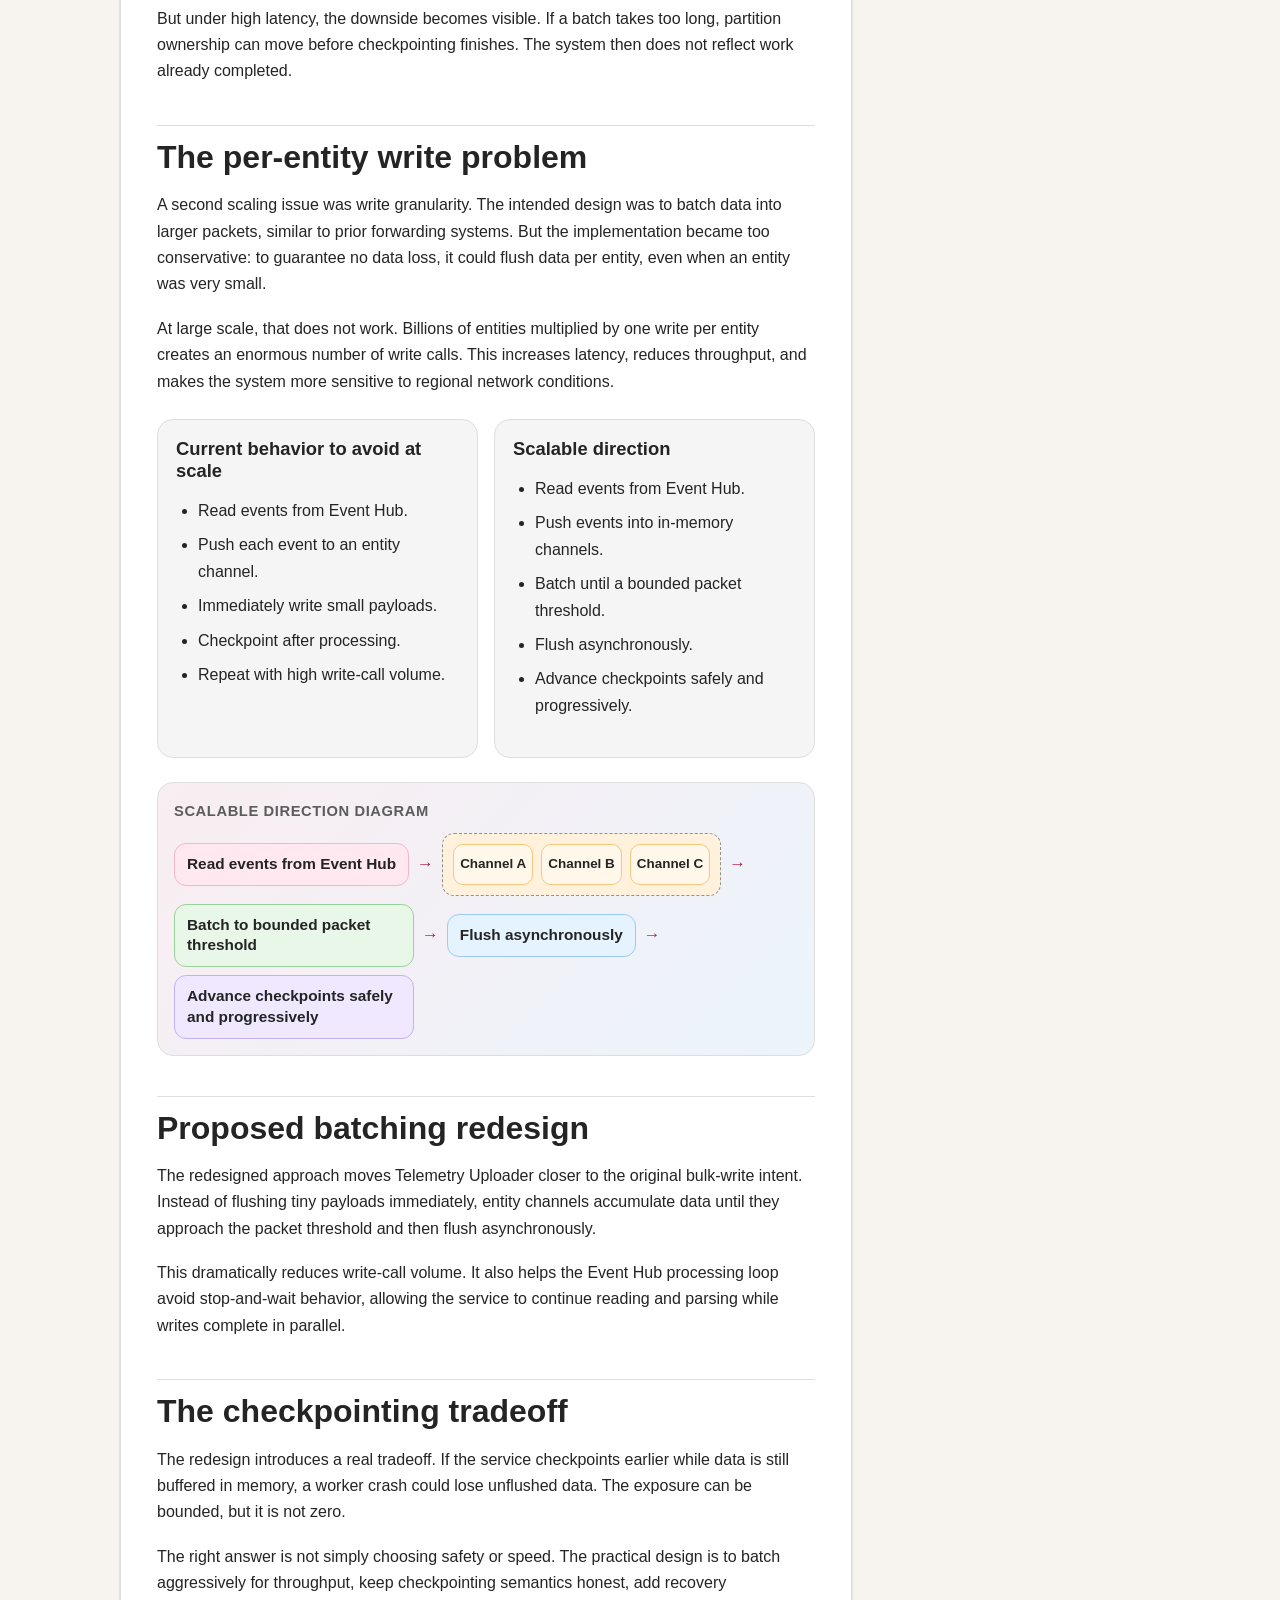
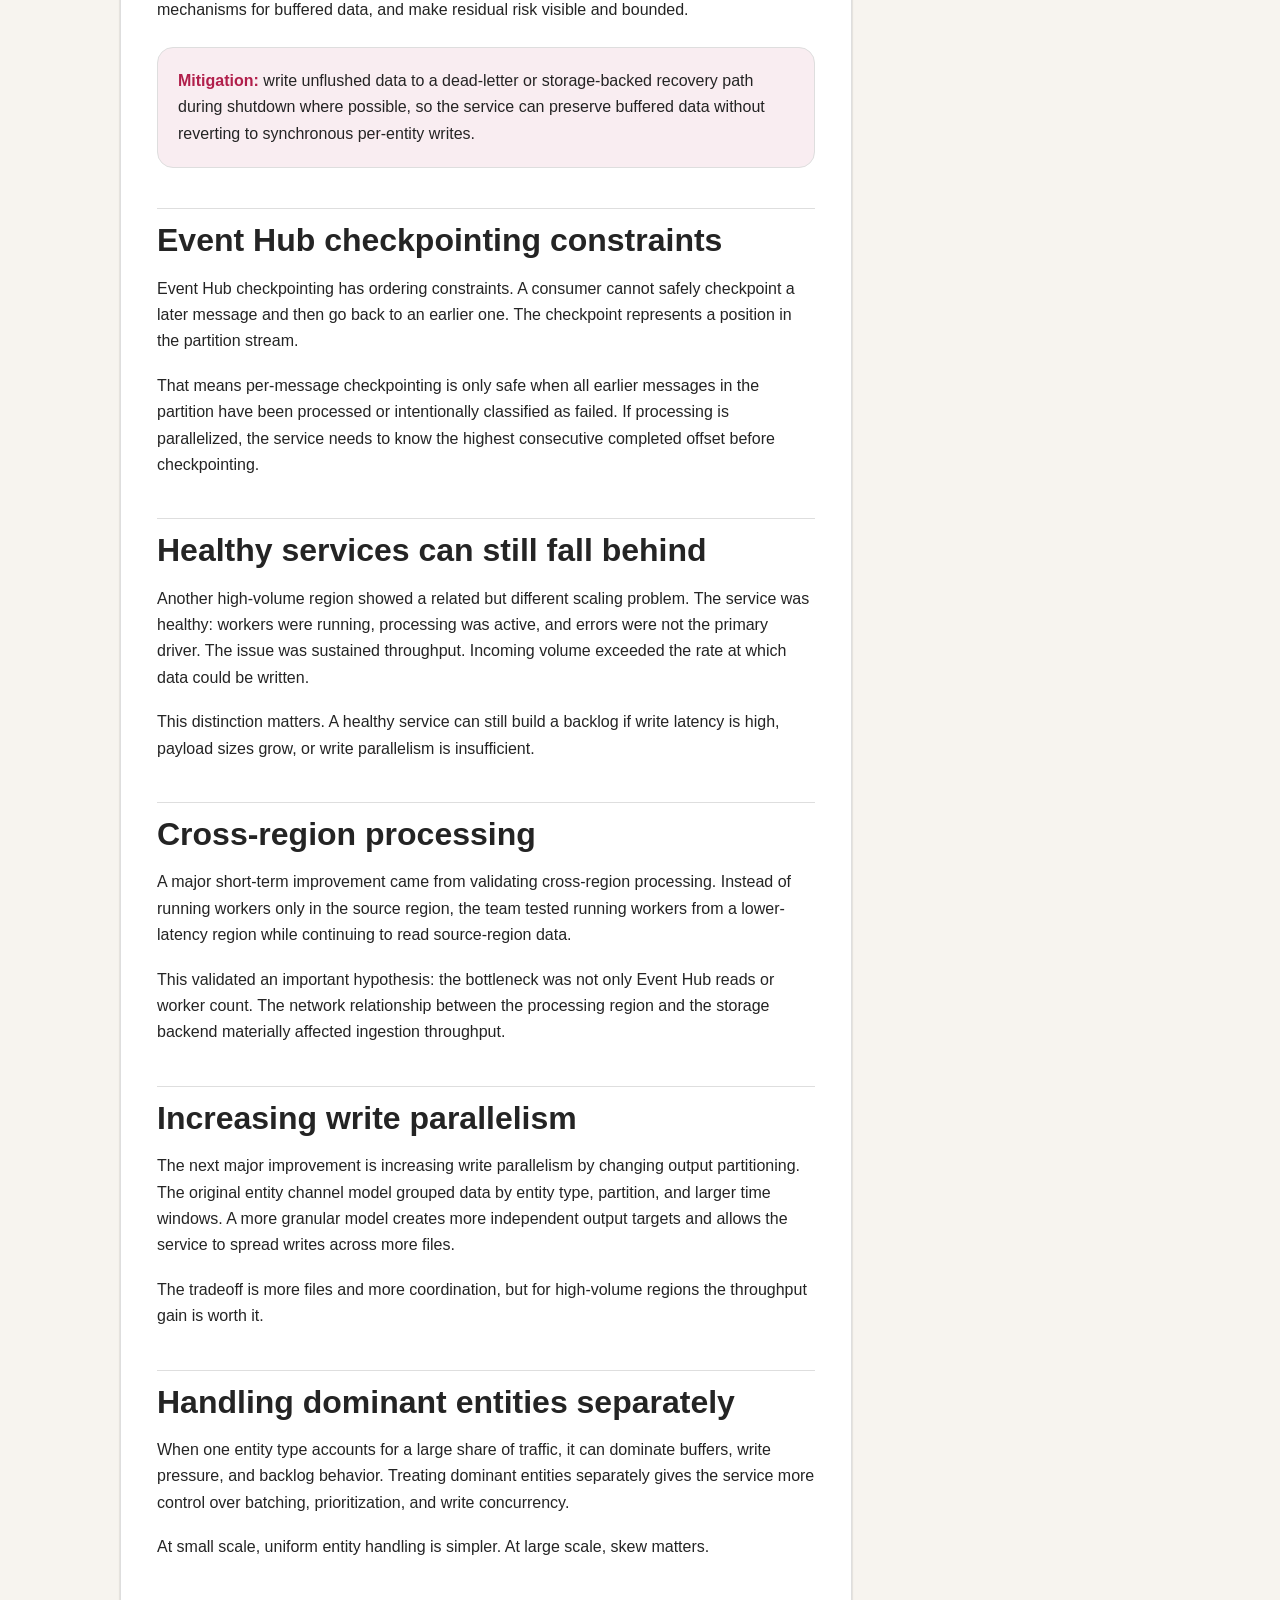
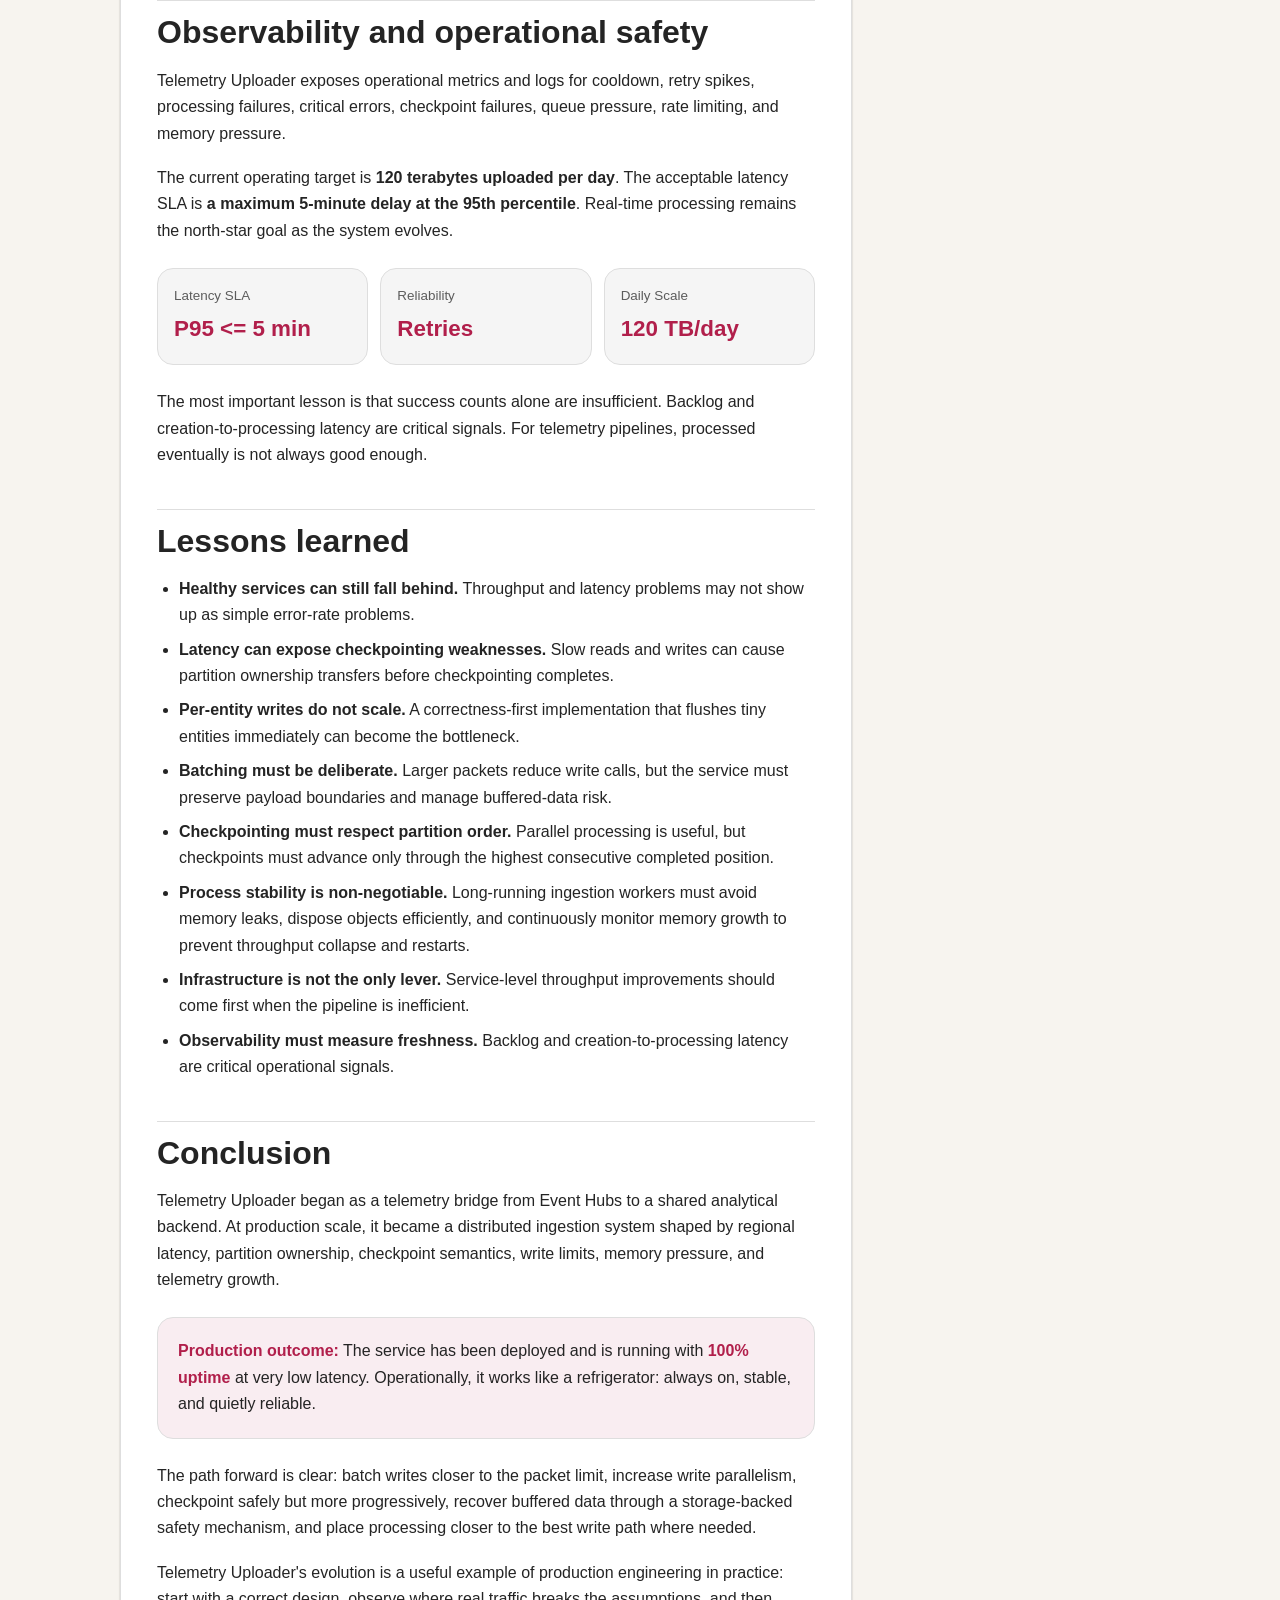
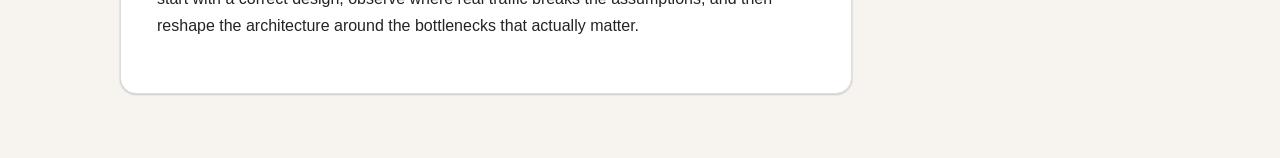
==== commit 7733eb23: "Added link to home" ====
--- a/public/telemetry-uploader.html
+++ b/public/telemetry-uploader.html
@@ -394,6 +394,10 @@
 </head>
 <body>
   <main class="page">
+    <a href="/" style="display: inline-flex; align-items: center; text-decoration: none; color: var(--cp-text-muted); font-weight: 600; margin-bottom: 24px; font-size: 0.95rem;">
+      <svg xmlns="http://www.w3.org/2000/svg" width="16" height="16" viewBox="0 0 24 24" fill="none" stroke="currentColor" stroke-width="2" stroke-linecap="round" stroke-linejoin="round" style="margin-right: 8px;"><path d="m15 18-6-6 6-6"/></svg>
+      Back to Home
+    </a>
     <section class="hero">
       <div class="eyebrow">Engineering blog</div>
       <h1>Telemetry Uploader: Scaling a Telemetry Pipeline Through Latency, Backlog, and Checkpointing Pressure</h1>
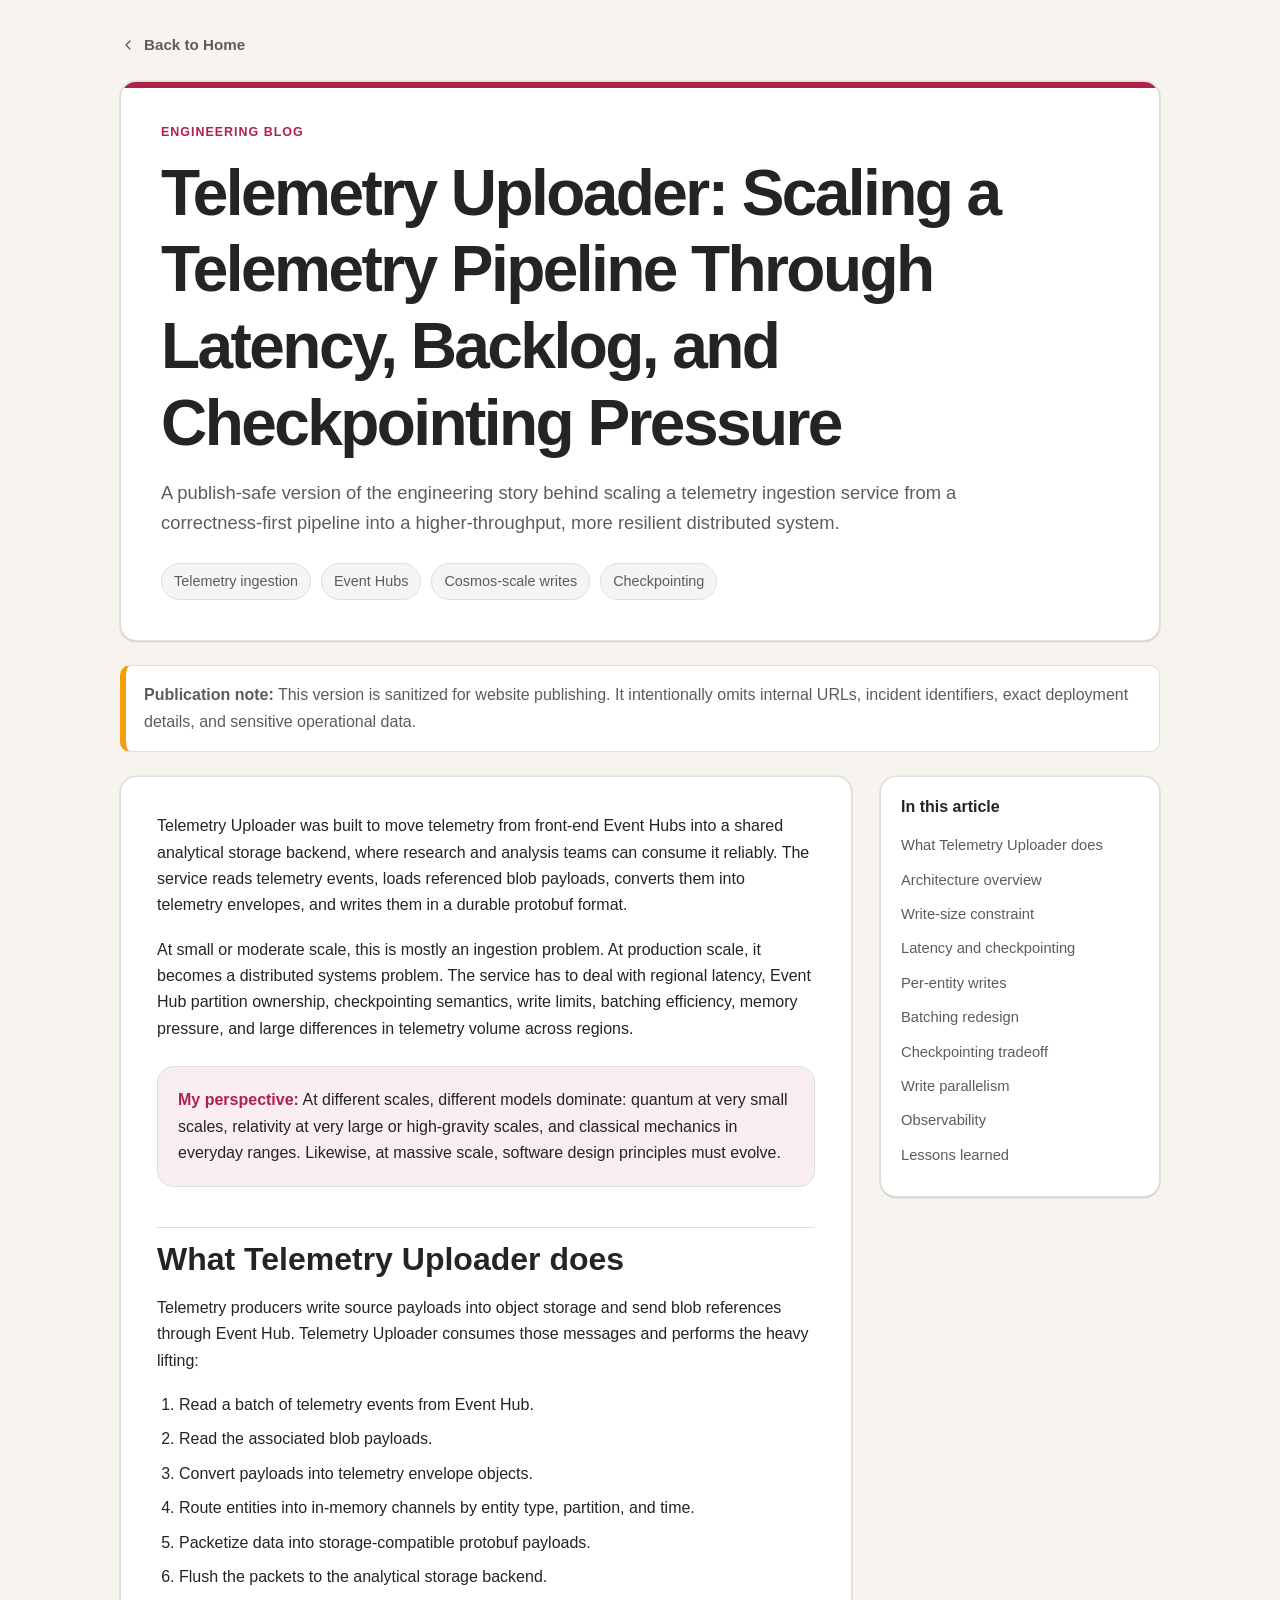
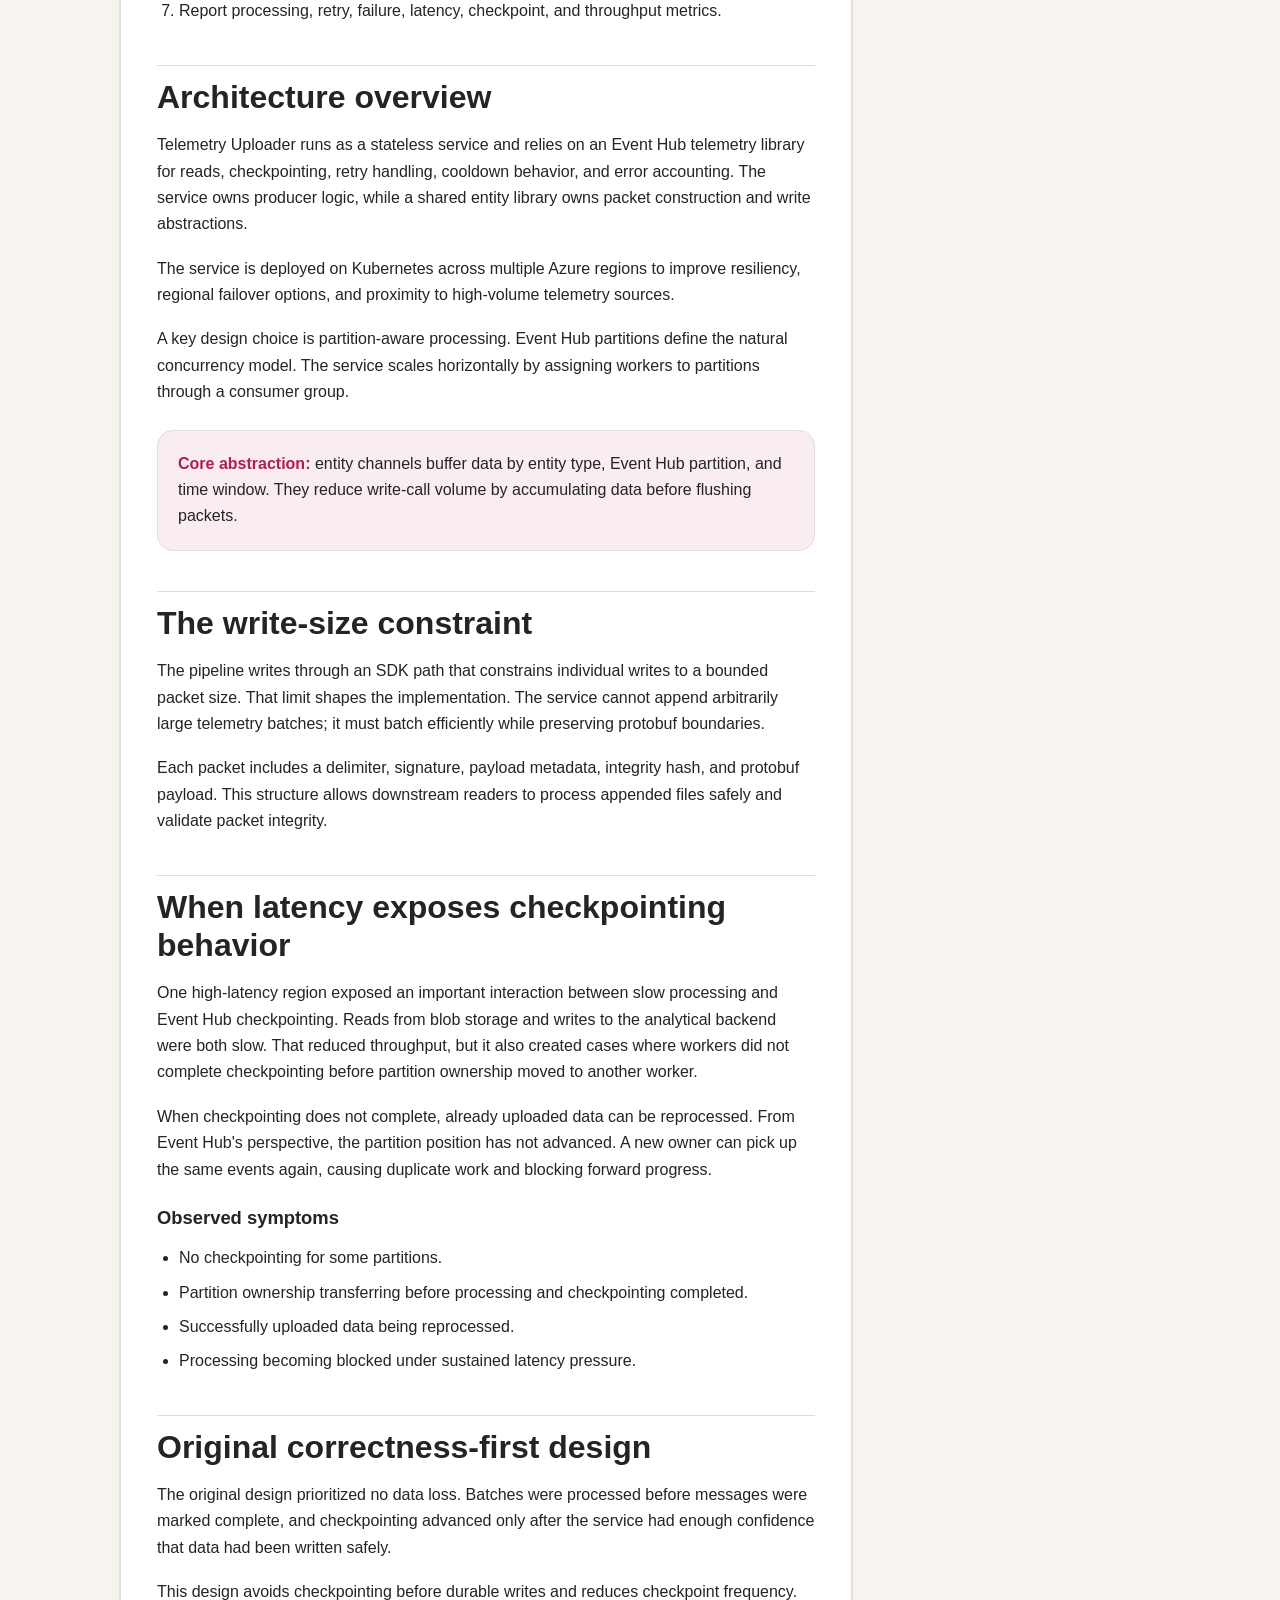
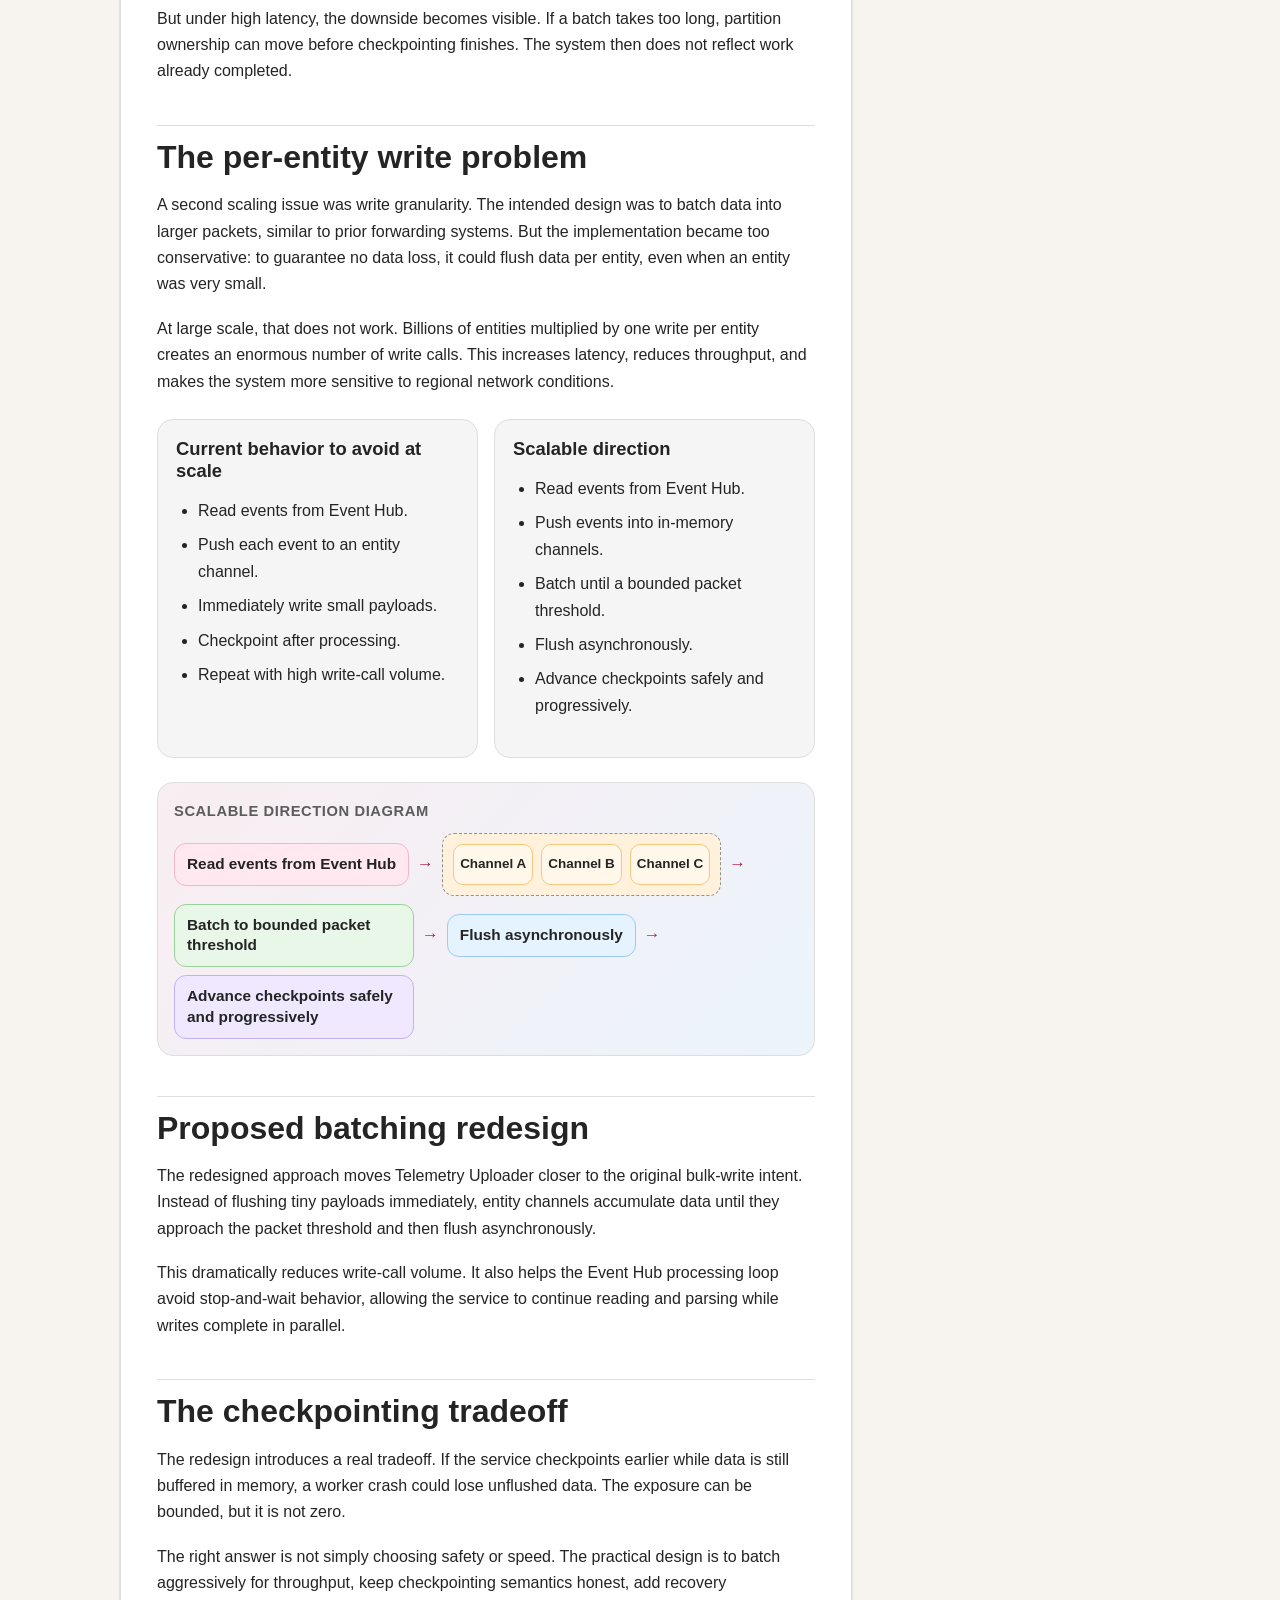
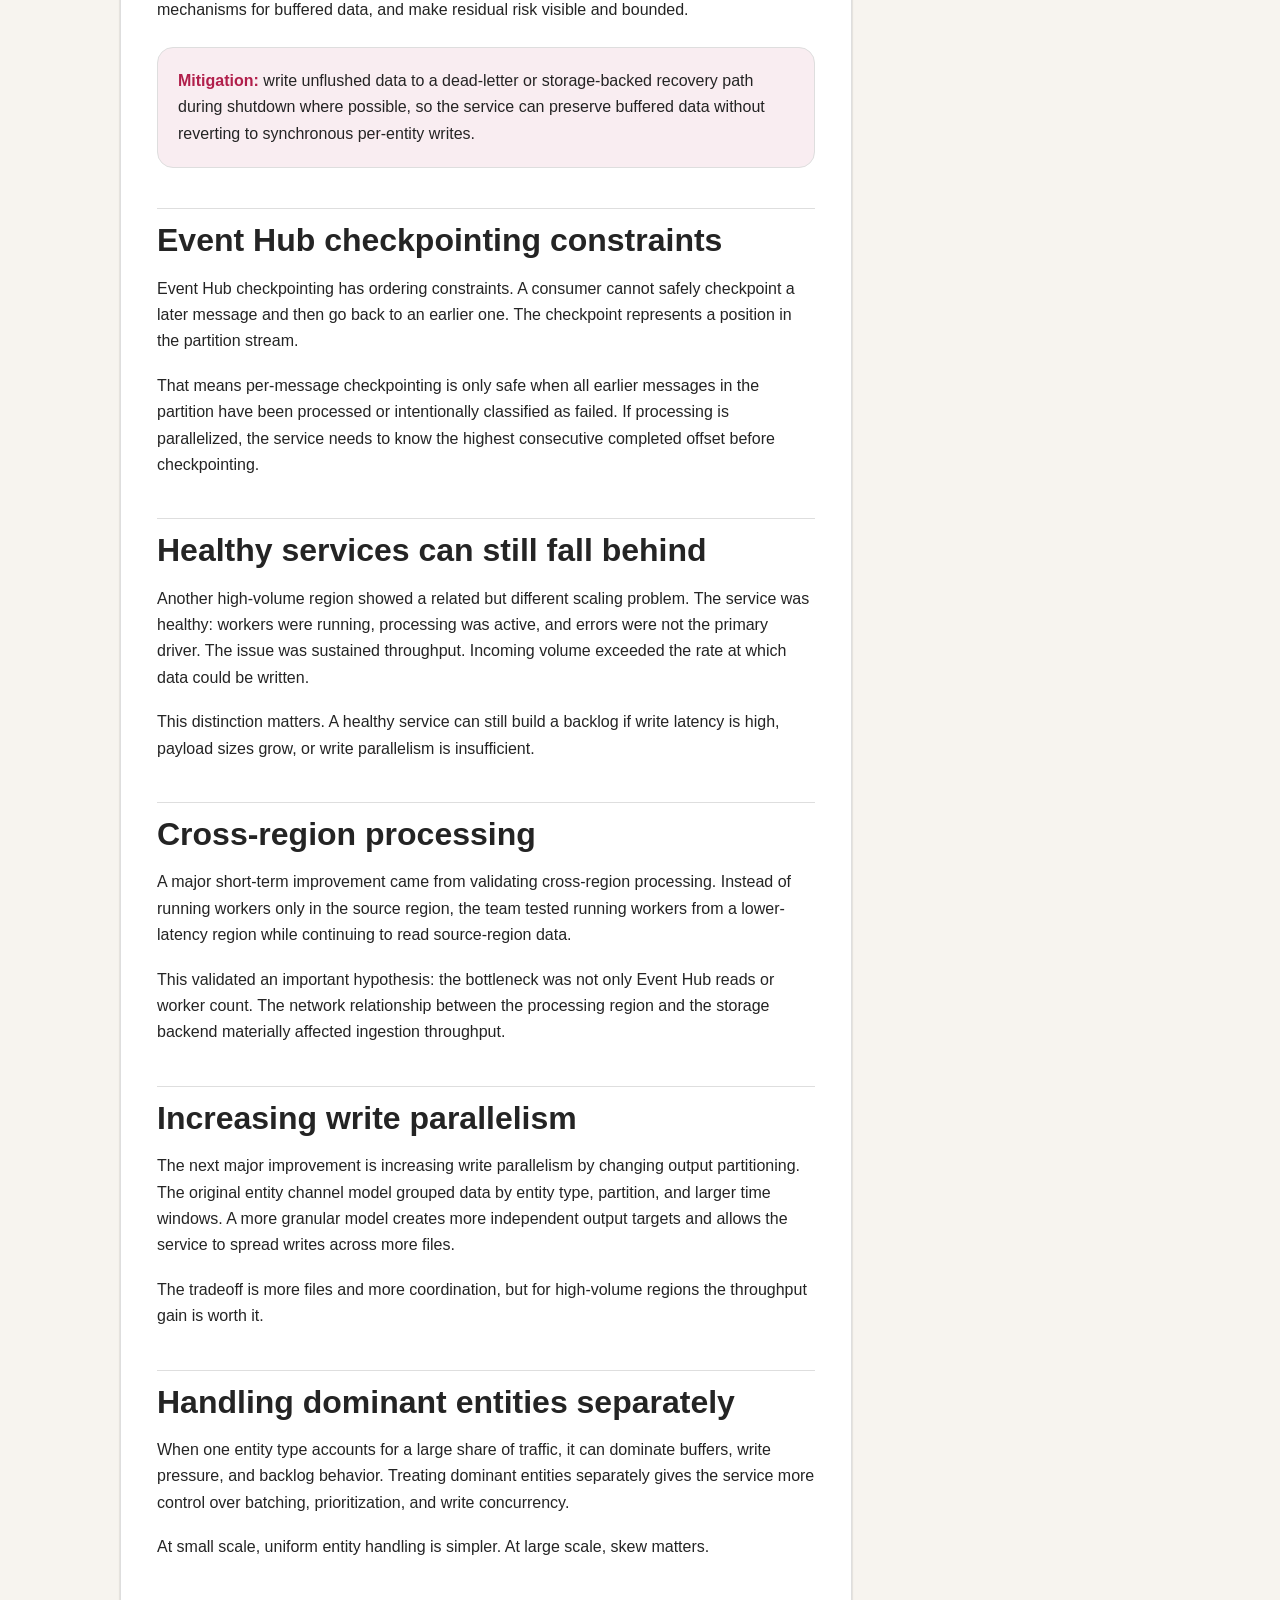
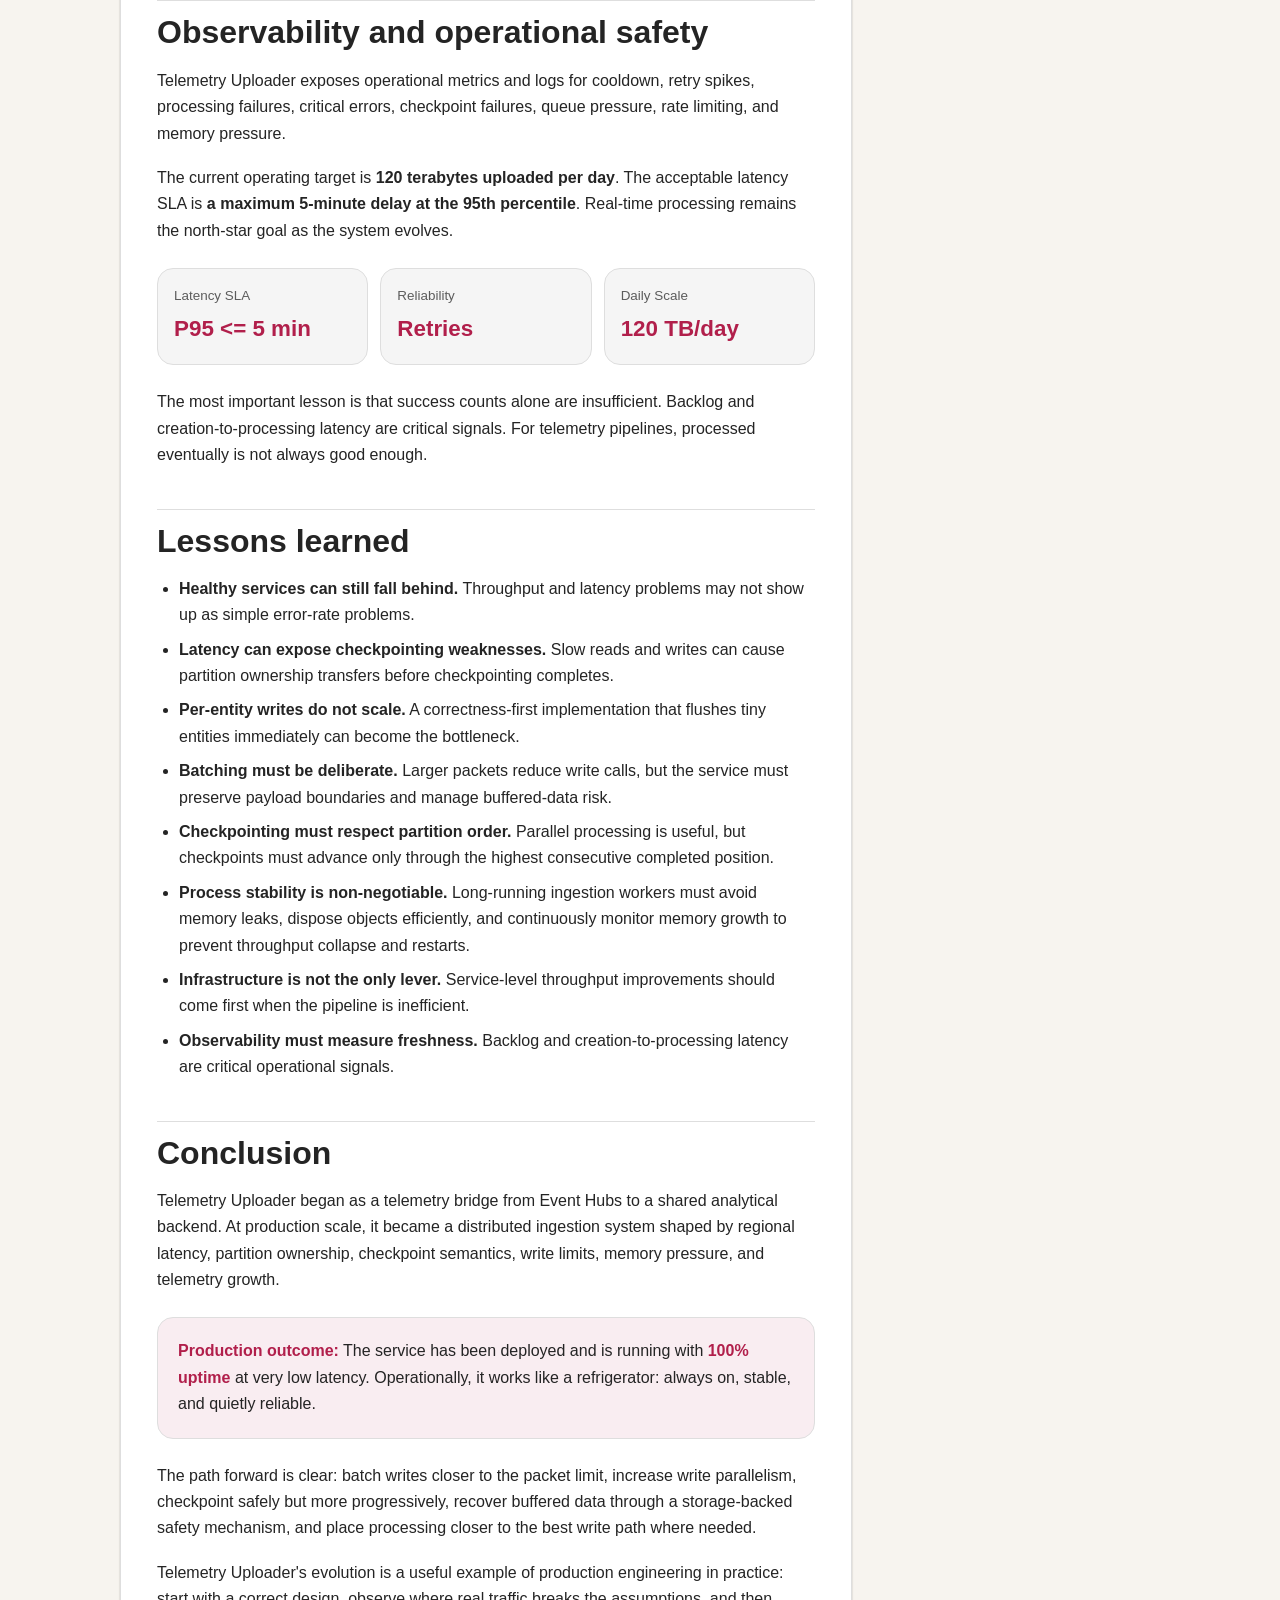
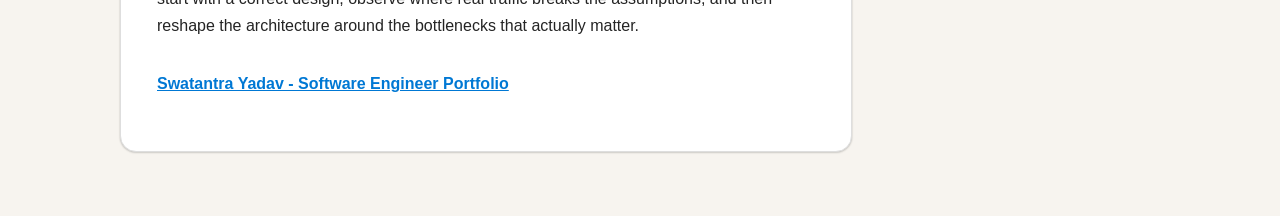
==== commit 1a5fd8c2: "add link" ====
--- a/public/telemetry-uploader.html
+++ b/public/telemetry-uploader.html
@@ -572,6 +572,9 @@
         </div>
         <p>The path forward is clear: batch writes closer to the packet limit, increase write parallelism, checkpoint safely but more progressively, recover buffered data through a storage-backed safety mechanism, and place processing closer to the best write path where needed.</p>
         <p>Telemetry Uploader's evolution is a useful example of production engineering in practice: start with a correct design, observe where real traffic breaks the assumptions, and then reshape the architecture around the bottlenecks that actually matter.</p>
+        <p style="margin-top: 32px; font-weight: 600;">
+          <a href="https://swatantra.bio/contact">Swatantra Yadav - Software Engineer Portfolio</a>
+        </p>
       </article>
 
       <aside aria-label="Table of contents">
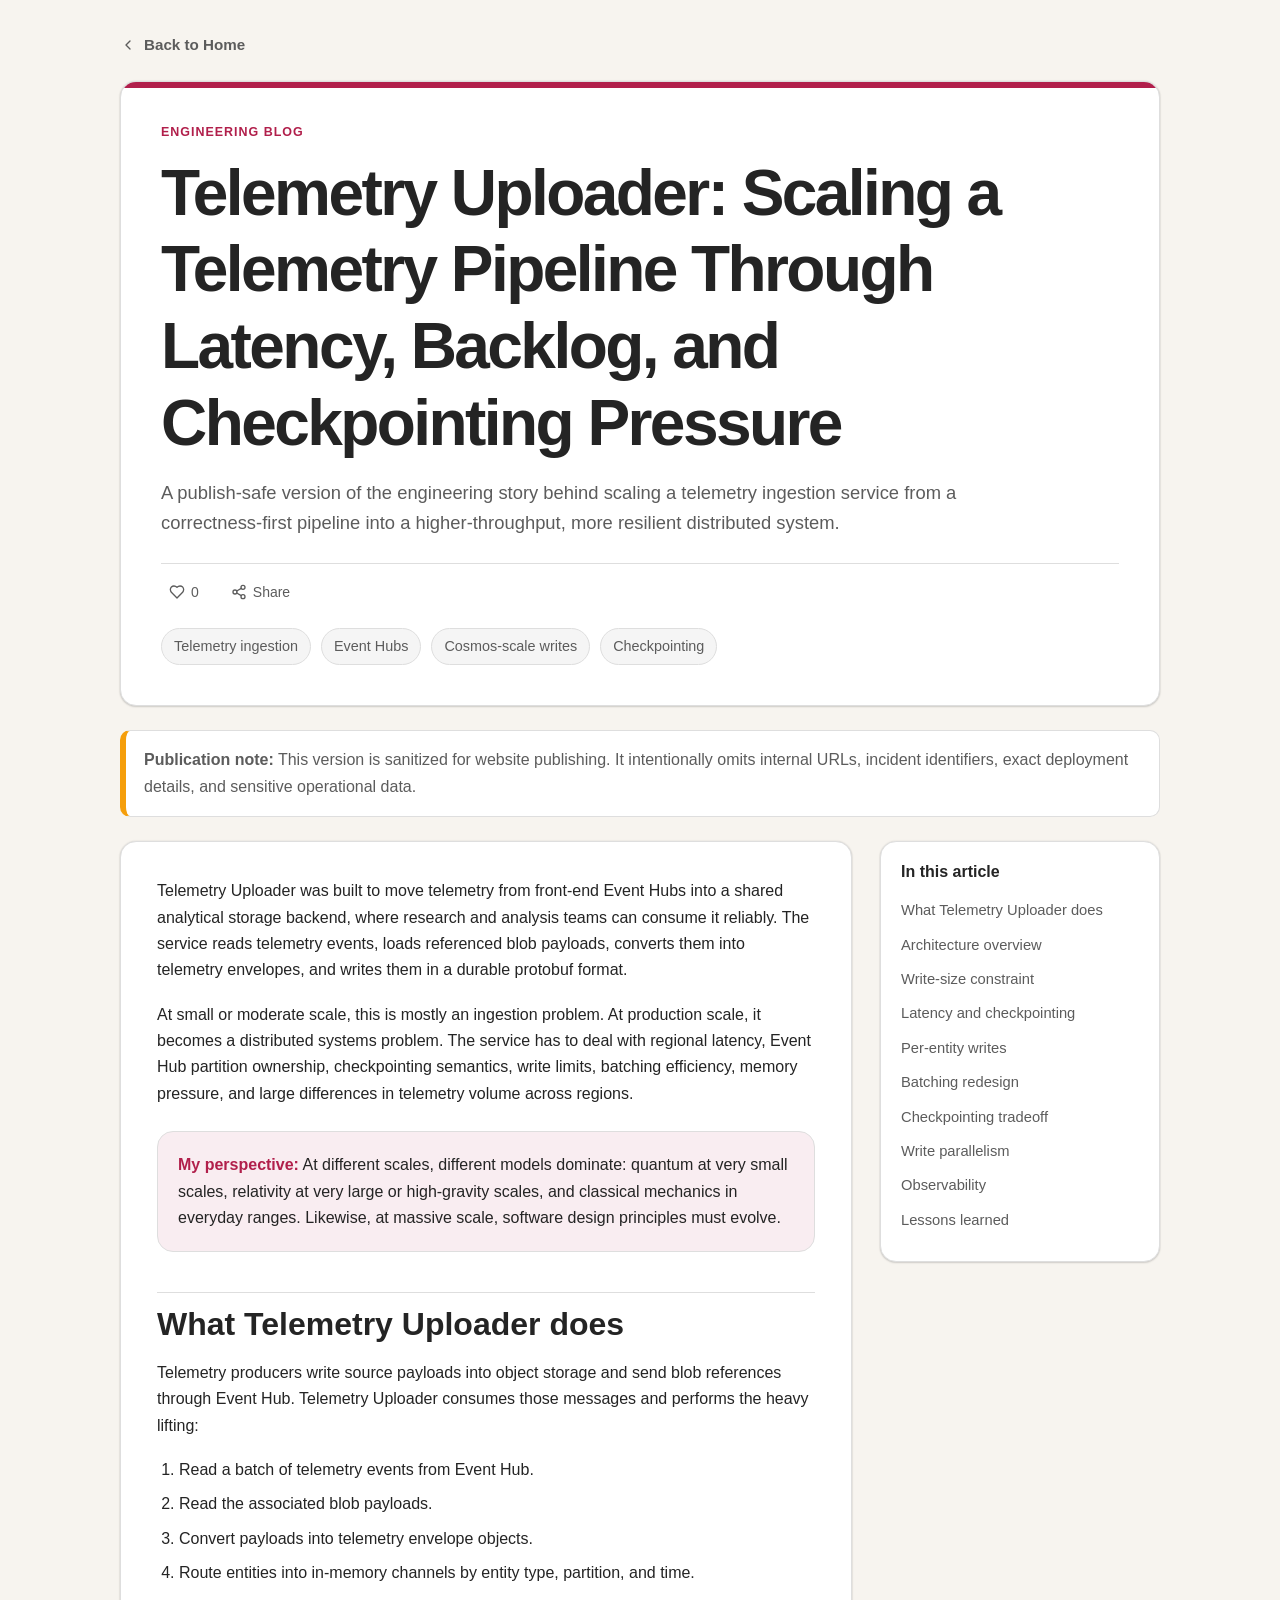
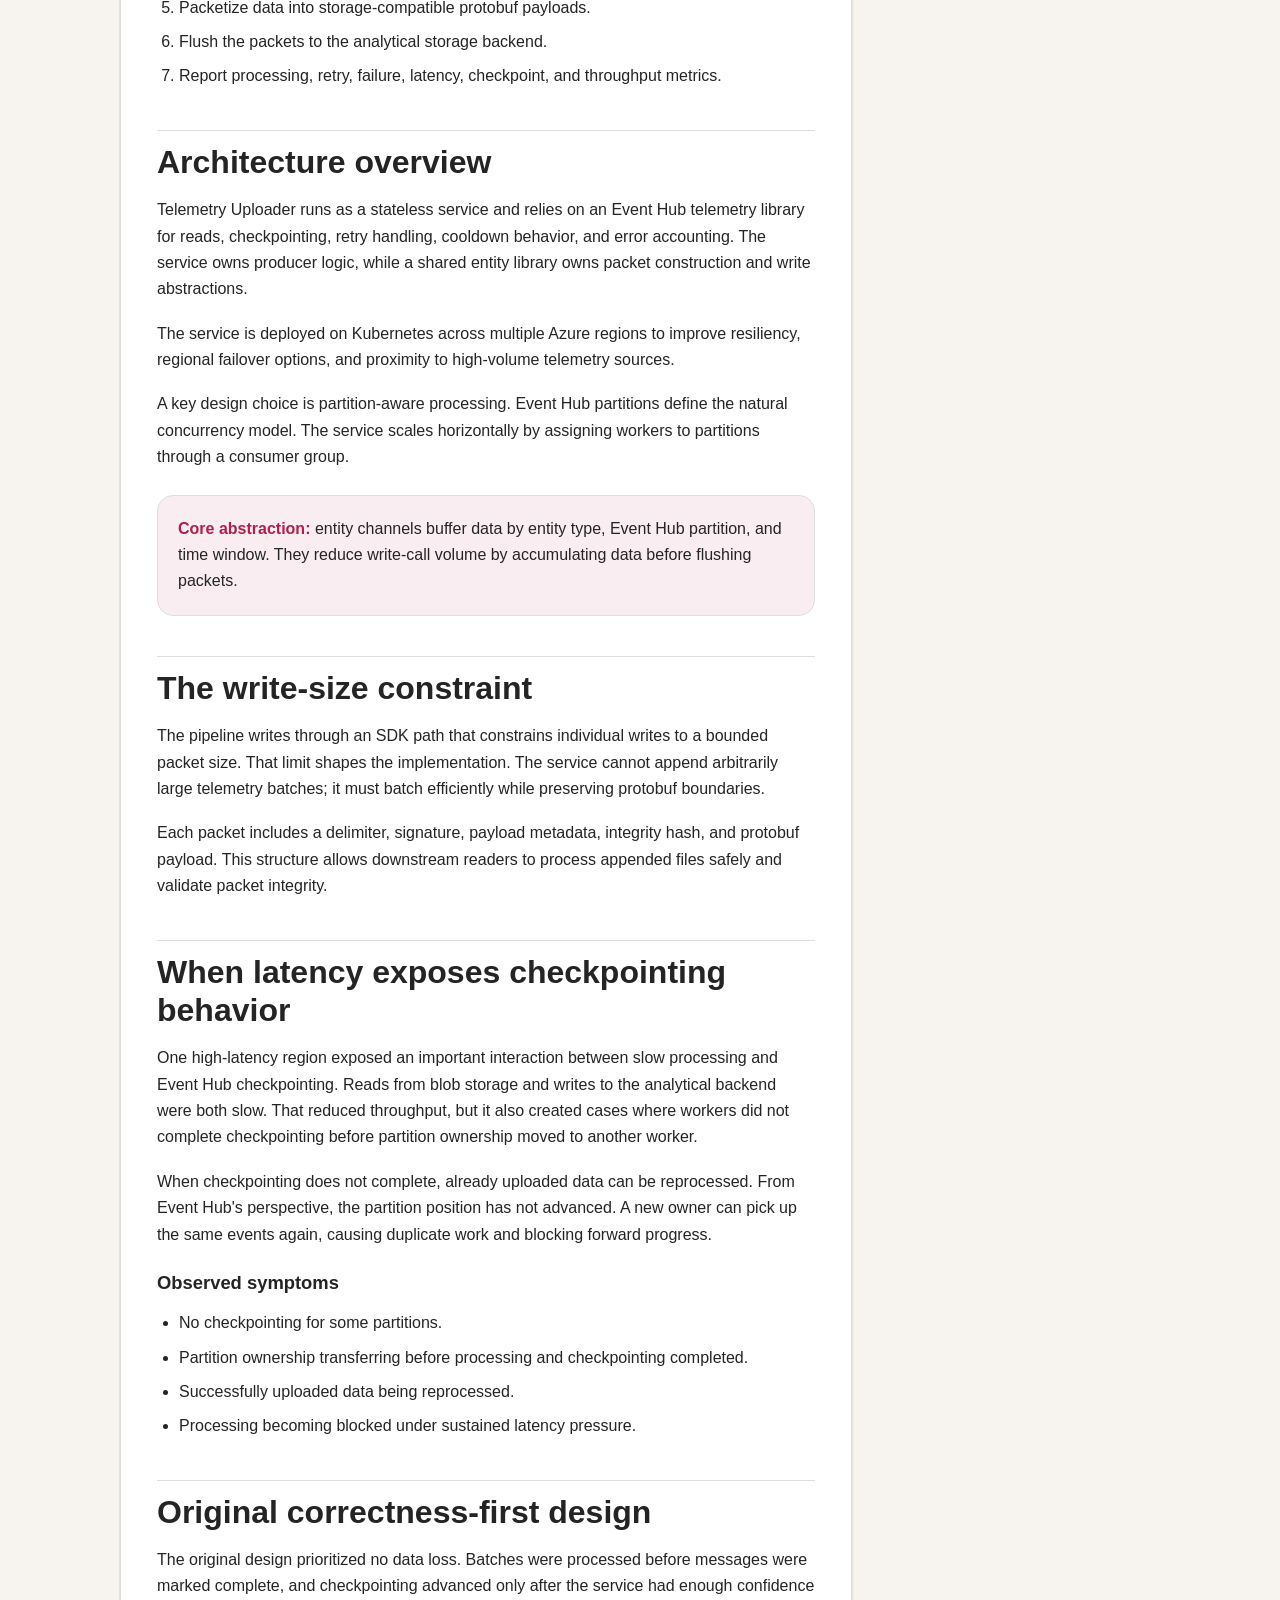
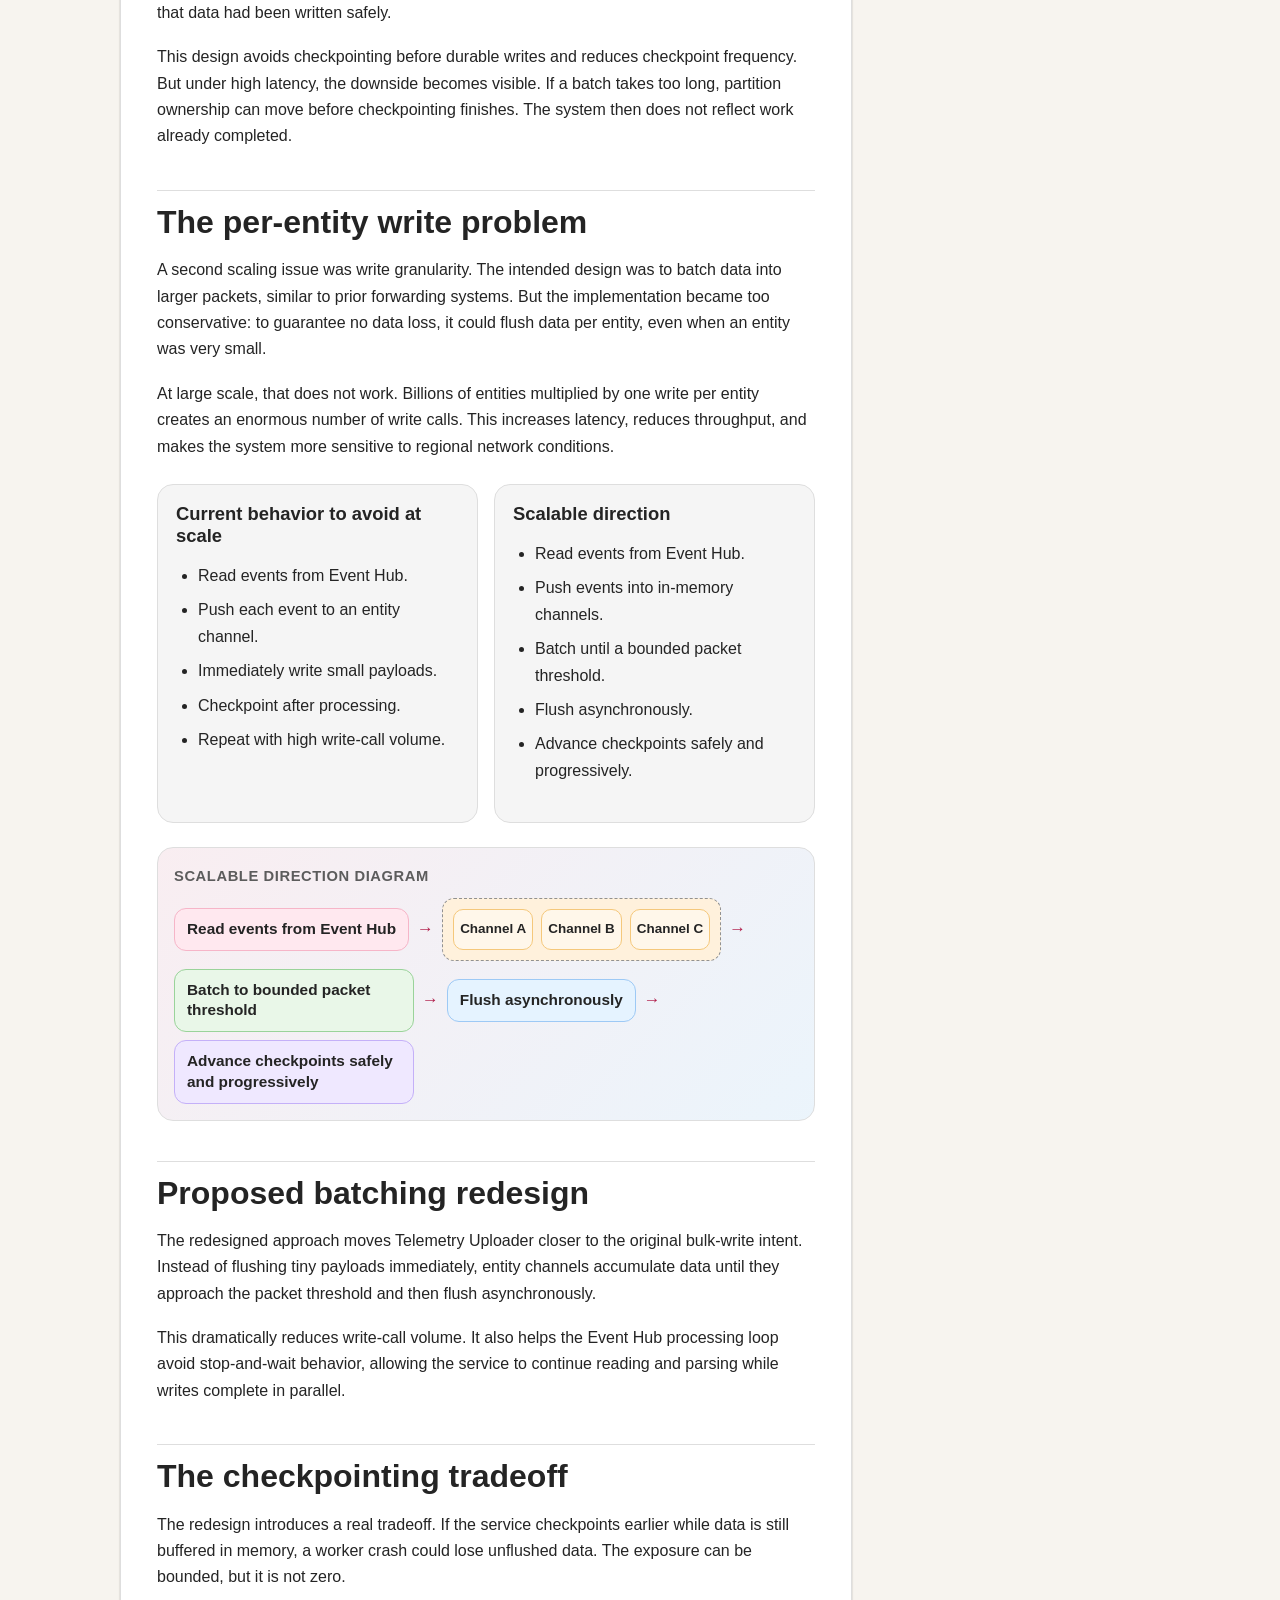
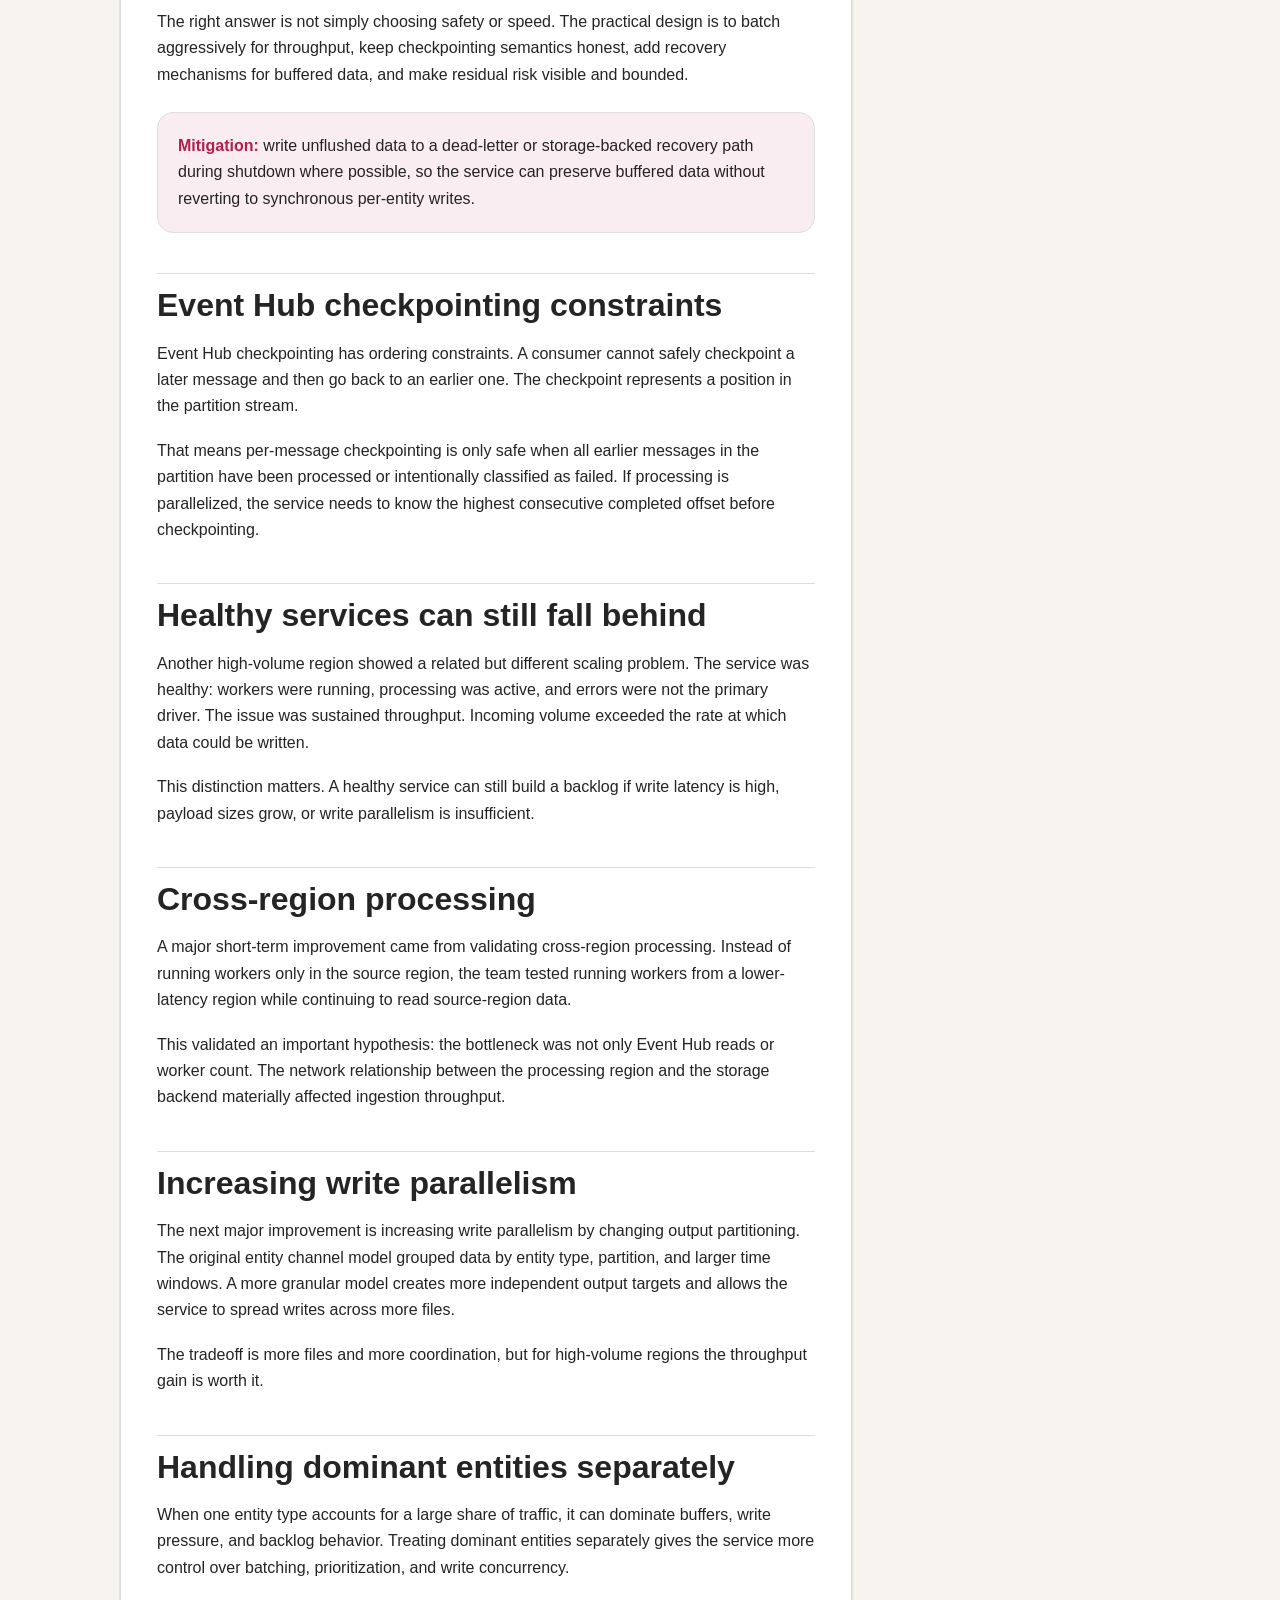
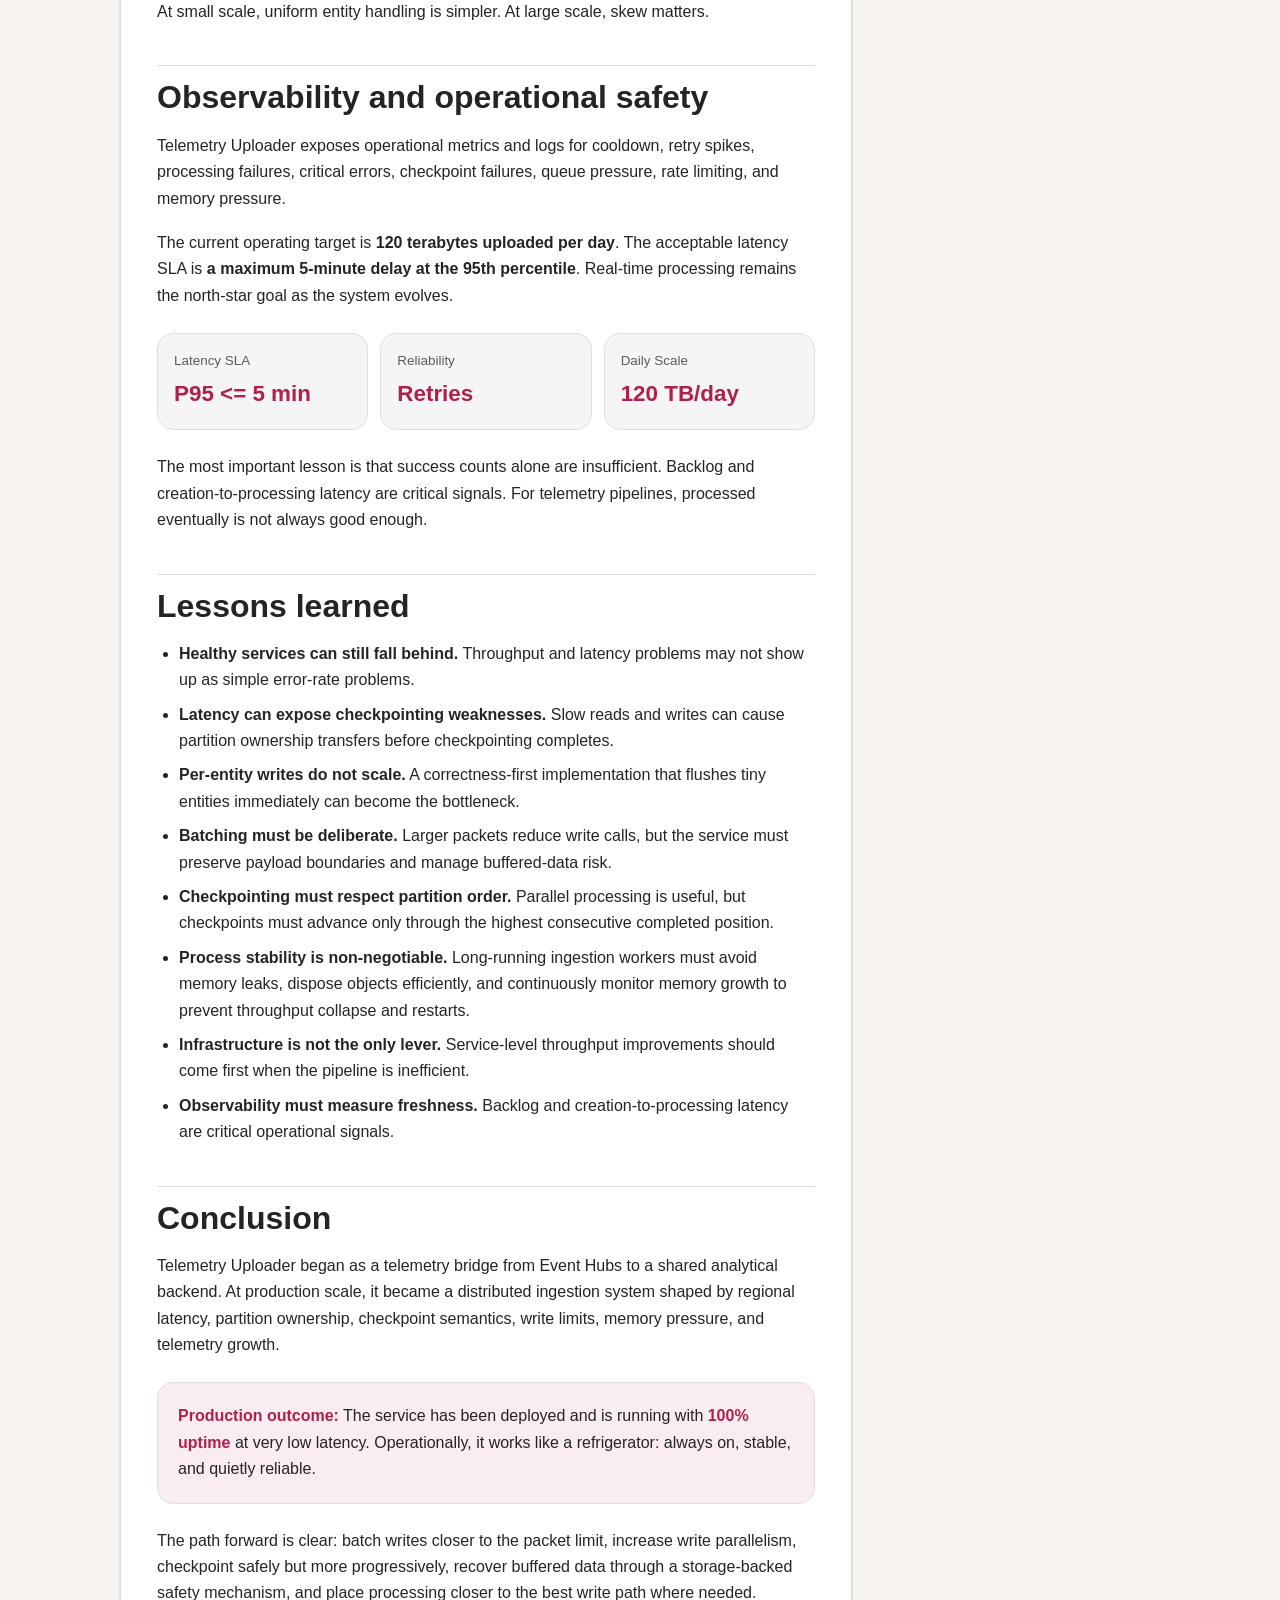
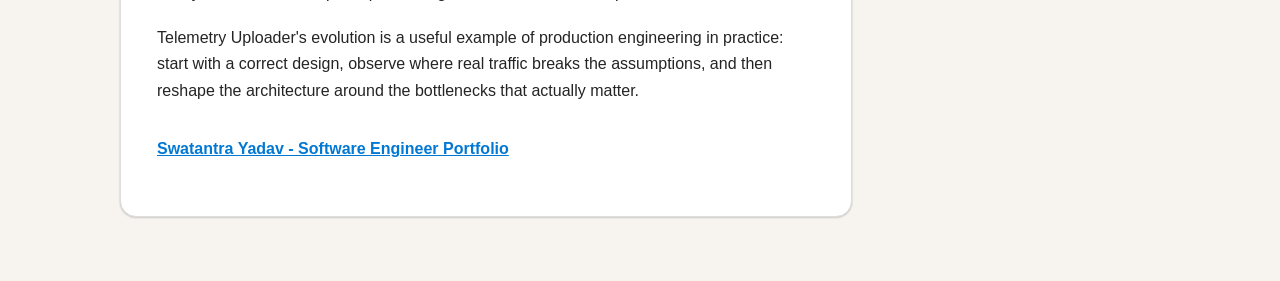
==== commit a56a0ff6: "Added like and share buttons" ====
--- a/public/telemetry-uploader.html
+++ b/public/telemetry-uploader.html
@@ -145,6 +145,49 @@
       max-width: 860px;
       margin-bottom: 0;
     }
+    
+    .action-bar {
+      display: flex;
+      gap: 16px;
+      align-items: center;
+      margin-top: 24px;
+      padding-top: 16px;
+      border-top: 1px solid var(--cp-border);
+    }
+    
+    .action-btn {
+      background: none;
+      border: none;
+      color: var(--cp-text-muted);
+      cursor: pointer;
+      display: flex;
+      align-items: center;
+      gap: 6px;
+      font-size: 14px;
+      font-family: inherit;
+      padding: 4px 8px;
+      border-radius: 4px;
+      transition: all 0.2s;
+    }
+    
+    .action-btn:hover {
+      color: var(--cp-text);
+      background-color: var(--cp-surface-soft);
+    }
+    
+    .action-btn svg {
+      width: 16px;
+      height: 16px;
+      fill: none;
+      stroke: currentColor;
+      stroke-width: 2;
+      stroke-linecap: round;
+      stroke-linejoin: round;
+    }
+
+    .action-btn.liked svg {
+      fill: currentColor;
+    }
 
     .meta {
       display: flex;
@@ -402,6 +445,24 @@
       <div class="eyebrow">Engineering blog</div>
       <h1>Telemetry Uploader: Scaling a Telemetry Pipeline Through Latency, Backlog, and Checkpointing Pressure</h1>
       <p class="dek">A publish-safe version of the engineering story behind scaling a telemetry ingestion service from a correctness-first pipeline into a higher-throughput, more resilient distributed system.</p>
+      <div class="action-bar">
+        <button class="action-btn like-btn" aria-label="Like">
+          <svg xmlns="http://www.w3.org/2000/svg" viewBox="0 0 24 24">
+            <path d="M19 14c1.49-1.46 3-3.21 3-5.5A5.5 5.5 0 0 0 16.5 3c-1.76 0-3 .5-4.5 2-1.5-1.5-2.74-2-4.5-2A5.5 5.5 0 0 0 2 8.5c0 2.3 1.5 4.05 3 5.5l7 7Z"/>
+          </svg>
+          <span class="like-count">0</span>
+        </button>
+        <button class="action-btn share-btn" aria-label="Share">
+          <svg xmlns="http://www.w3.org/2000/svg" viewBox="0 0 24 24">
+            <circle cx="18" cy="5" r="3"/>
+            <circle cx="6" cy="12" r="3"/>
+            <circle cx="18" cy="19" r="3"/>
+            <line x1="8.59" x2="15.42" y1="13.51" y2="17.49"/>
+            <line x1="15.41" x2="8.59" y1="6.51" y2="10.49"/>
+          </svg>
+          Share
+        </button>
+      </div>
       <div class="meta">
         <span class="pill">Telemetry ingestion</span>
         <span class="pill">Event Hubs</span>
@@ -595,5 +656,76 @@
     </div>
 
   </main>
+  
+  <script>
+    document.addEventListener('DOMContentLoaded', () => {
+      const likeBtn = document.querySelector('.like-btn');
+      const shareBtn = document.querySelector('.share-btn');
+      const likeCount = document.querySelector('.like-count');
+      const title = "Building Scalable Microservices"; // Post title to match
+      
+      let likes = 0;
+      
+      // Fetch initial likes from the API
+      fetch(`/api/likes?title=${encodeURIComponent(title)}`)
+        .then(res => res.json())
+        .then(data => {
+          if (data.likes !== undefined) {
+            likes = data.likes;
+            likeCount.textContent = likes;
+            if (likes > 0) {
+              likeBtn.classList.add('liked');
+              likeBtn.querySelector('svg').style.fill = 'currentColor';
+            }
+          }
+        })
+        .catch(err => console.error("Error fetching likes:", err));
+      
+      likeBtn.addEventListener('click', async (e) => {
+        e.preventDefault();
+        
+        try {
+          const res = await fetch('/api/likes', {
+            method: 'POST',
+            headers: { 'Content-Type': 'application/json' },
+            body: JSON.stringify({ title })
+          });
+          const data = await res.json();
+          
+          if (data.likes !== undefined) {
+            likes = data.likes;
+            likeCount.textContent = likes;
+            likeBtn.classList.add('liked');
+            likeBtn.querySelector('svg').style.fill = 'currentColor';
+          }
+        } catch (err) {
+          console.error("Error updating likes:", err);
+          // Fallback UI update
+          likes++;
+          likeCount.textContent = likes;
+          likeBtn.classList.add('liked');
+          likeBtn.querySelector('svg').style.fill = 'currentColor';
+        }
+      });
+      
+      shareBtn.addEventListener('click', async (e) => {
+        e.preventDefault();
+        const url = window.location.href;
+        try {
+          if (navigator.share) {
+            await navigator.share({
+              title: document.title,
+              url: url
+            });
+          } else {
+            await navigator.clipboard.writeText(url);
+            alert("Link copied to clipboard!");
+          }
+        } catch (err) {
+          console.error("Error sharing:", err);
+        }
+      });
+    });
+  </script>
 </body>
 </html>
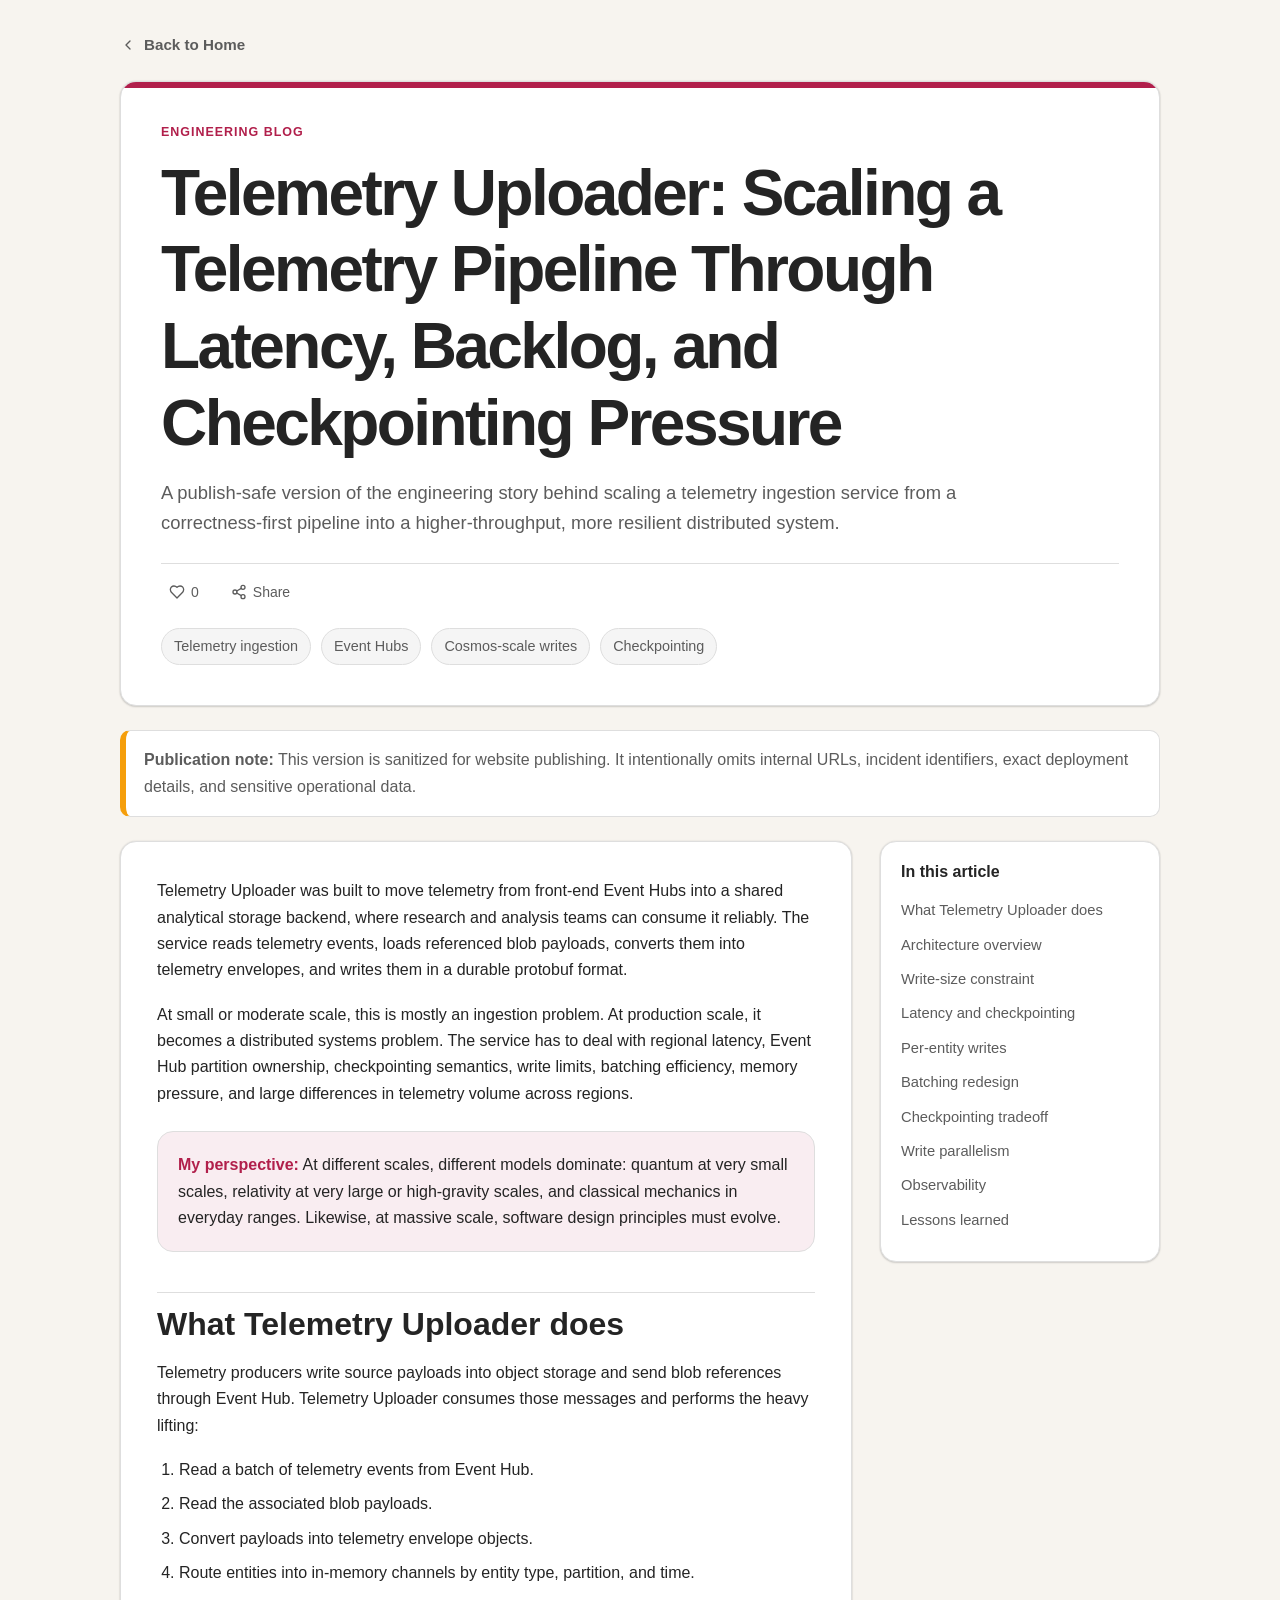
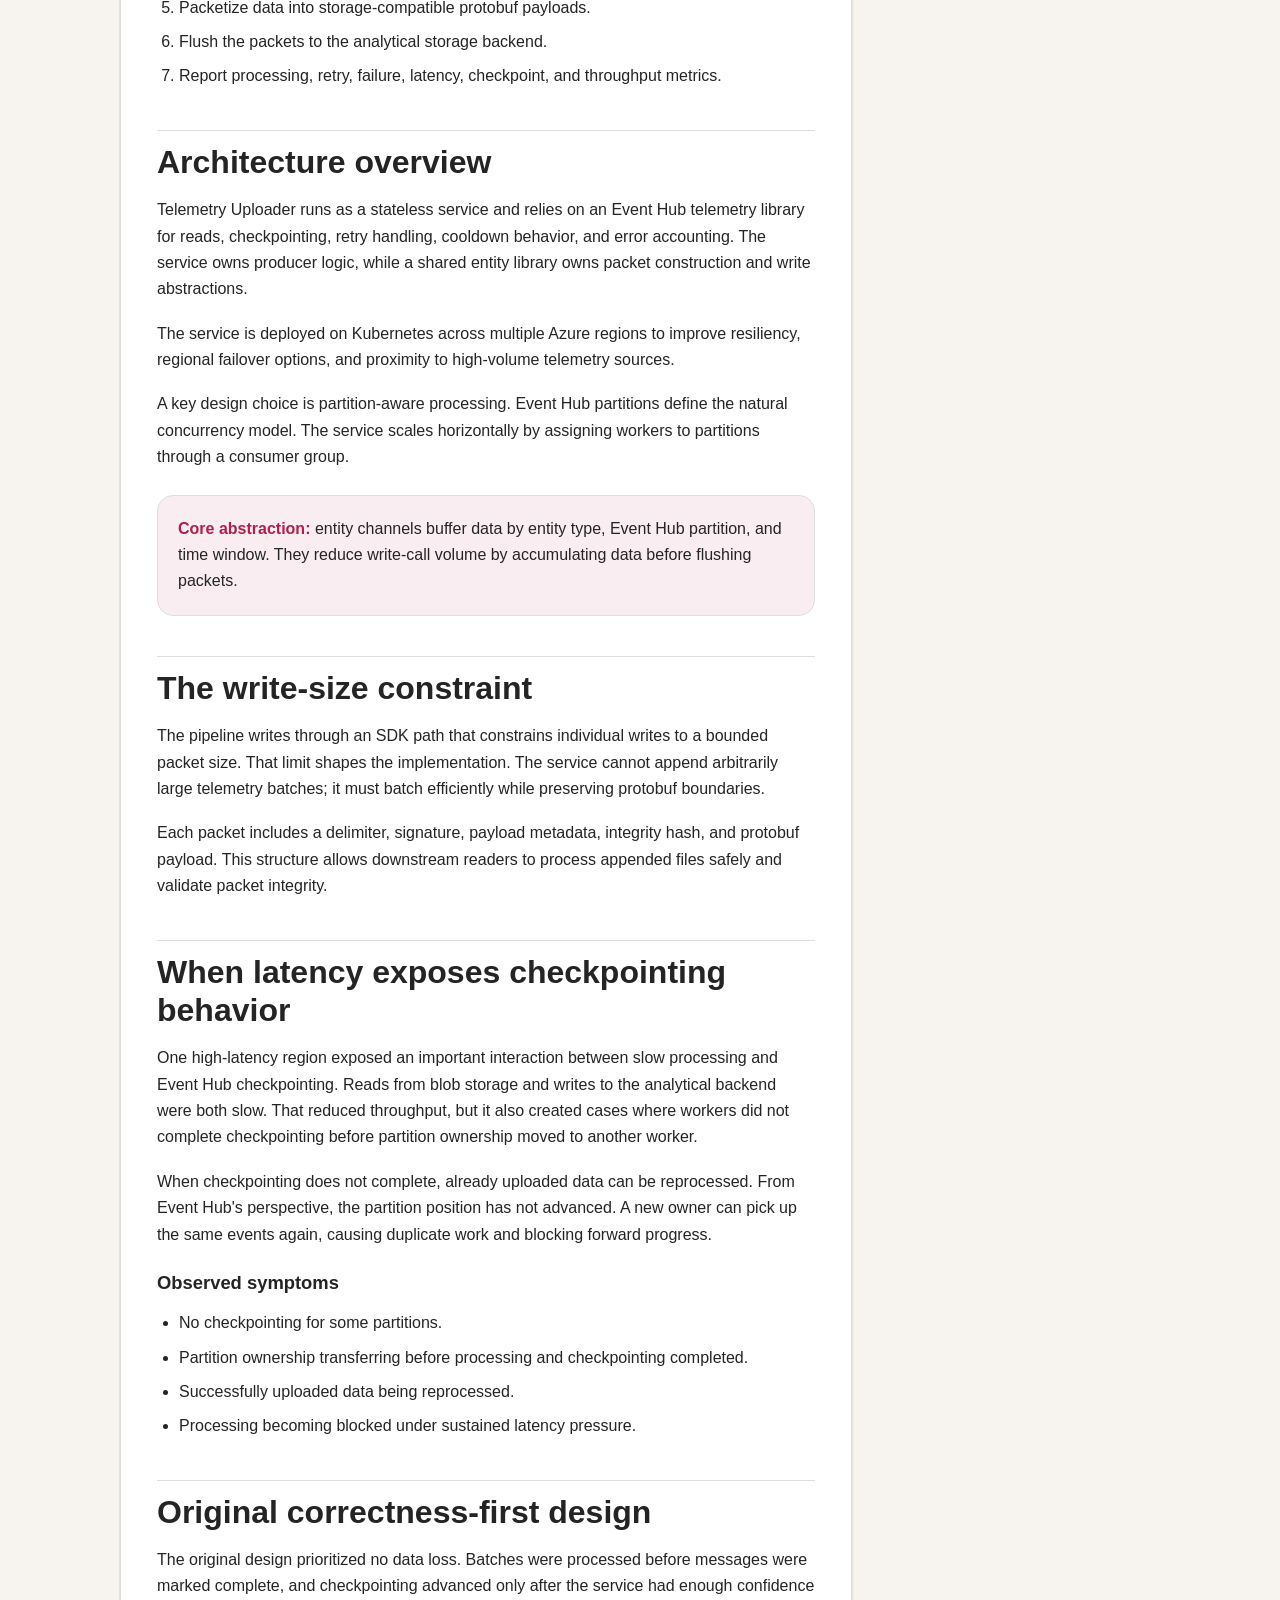
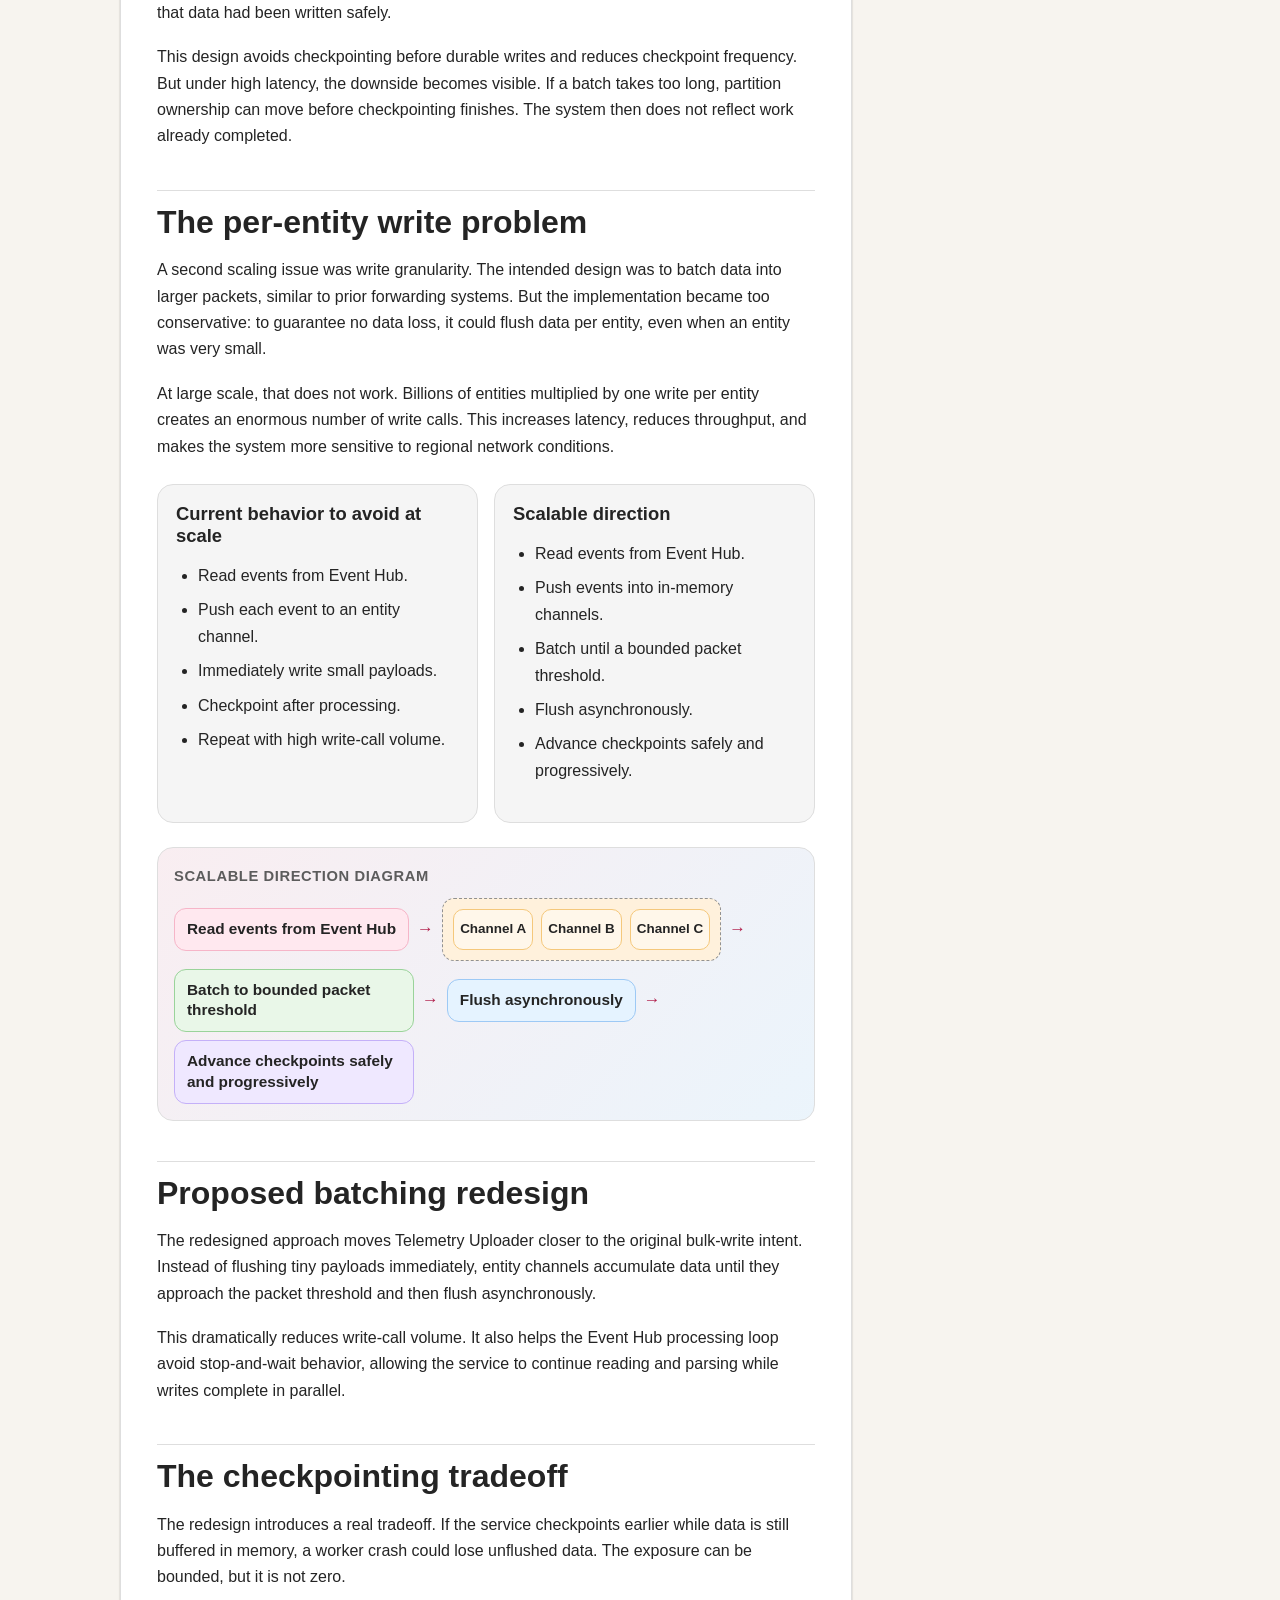
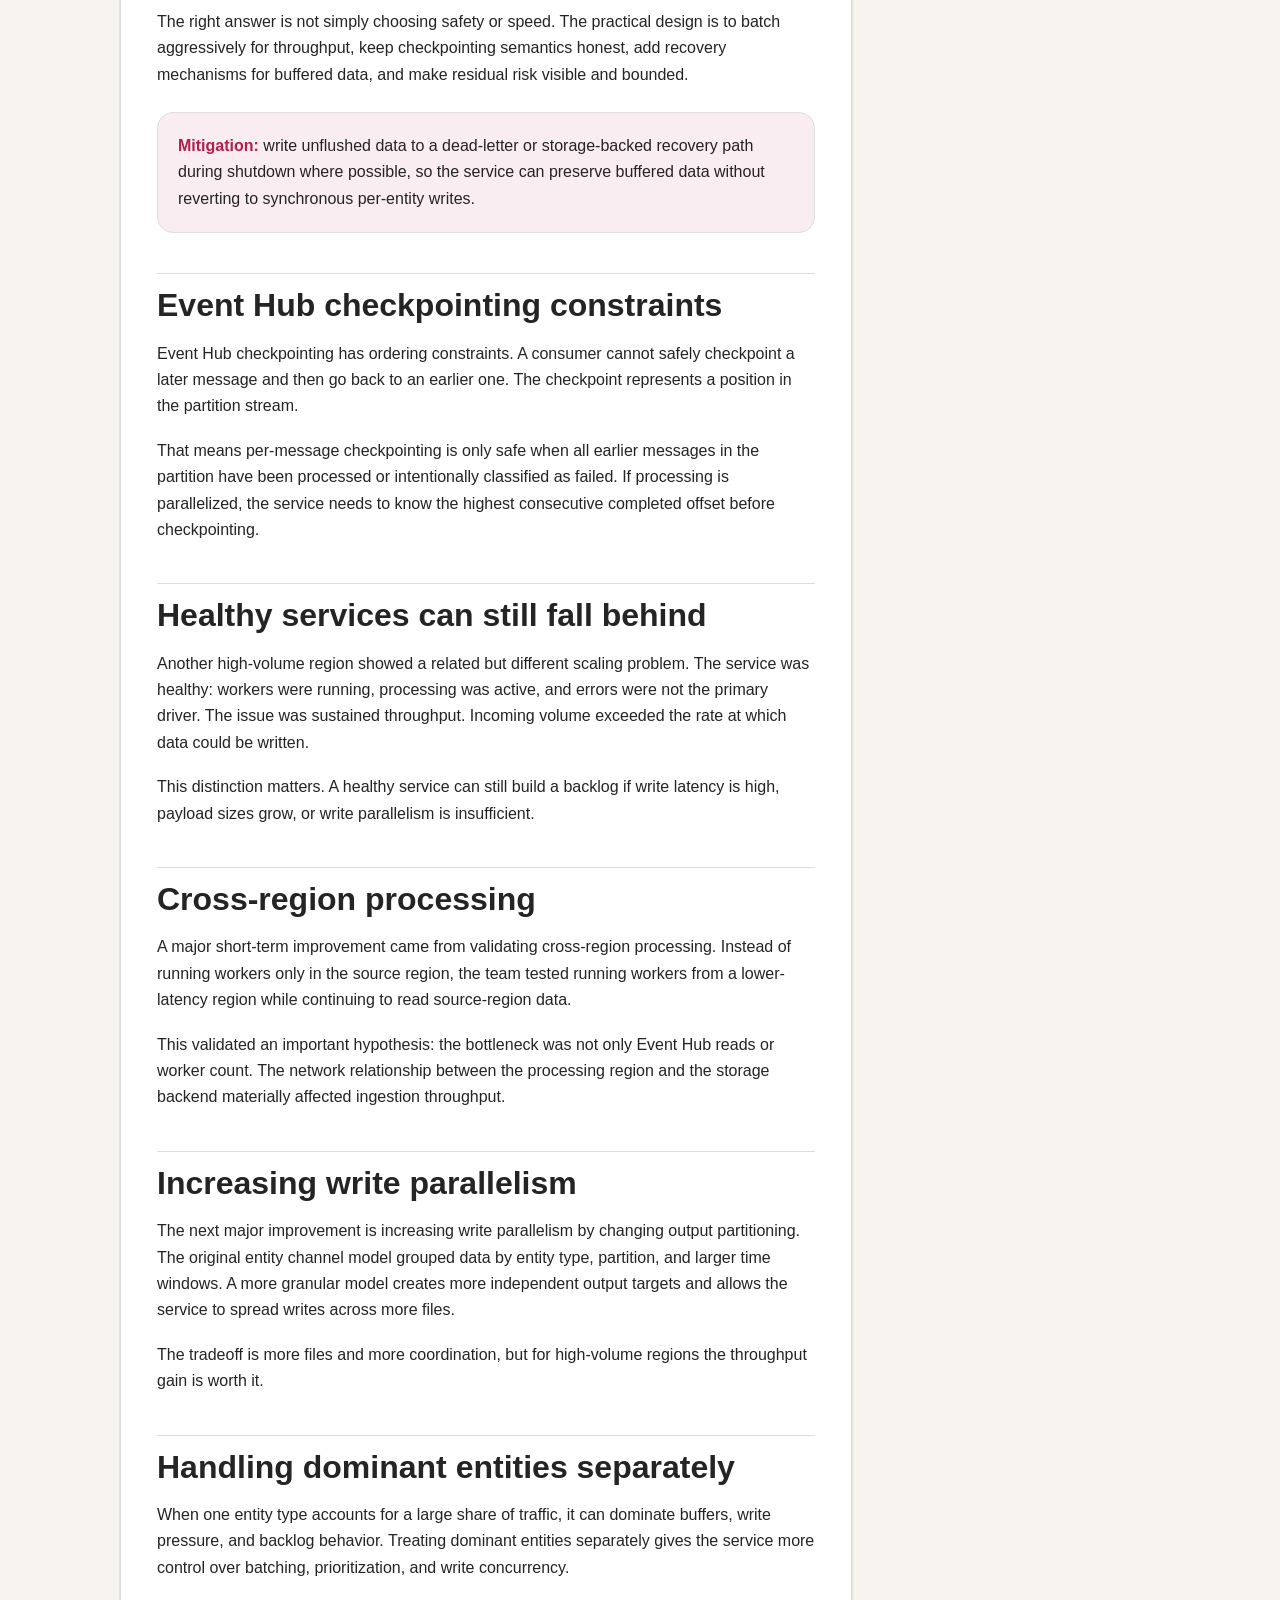
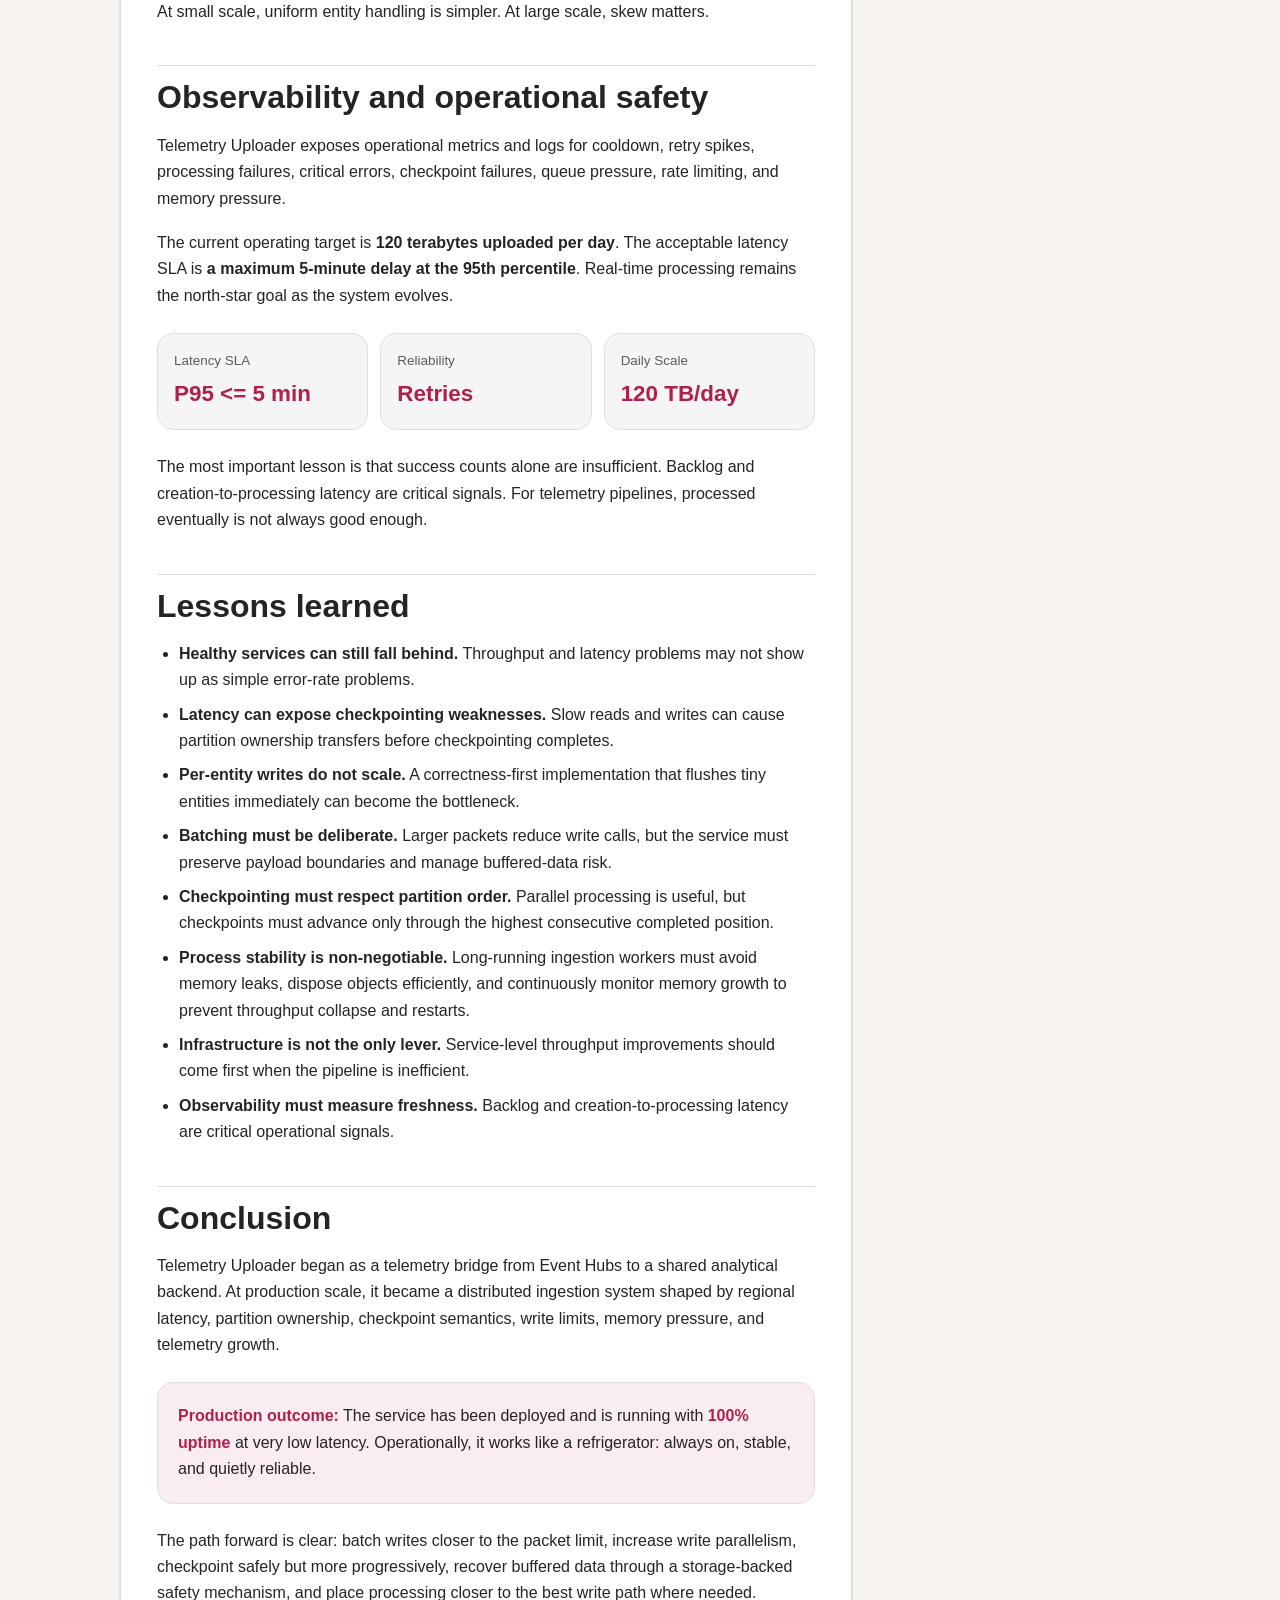
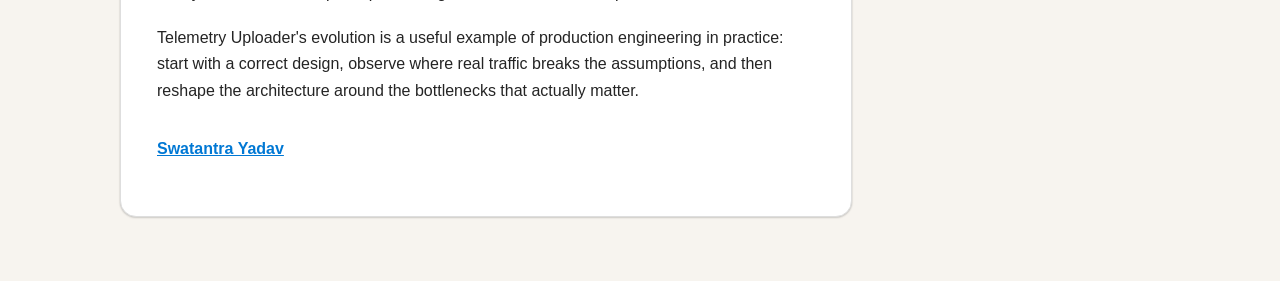
==== commit 2e51b8ca: "footer update" ====
--- a/public/telemetry-uploader.html
+++ b/public/telemetry-uploader.html
@@ -634,7 +634,7 @@
         <p>The path forward is clear: batch writes closer to the packet limit, increase write parallelism, checkpoint safely but more progressively, recover buffered data through a storage-backed safety mechanism, and place processing closer to the best write path where needed.</p>
         <p>Telemetry Uploader's evolution is a useful example of production engineering in practice: start with a correct design, observe where real traffic breaks the assumptions, and then reshape the architecture around the bottlenecks that actually matter.</p>
         <p style="margin-top: 32px; font-weight: 600;">
-          <a href="https://swatantra.bio/contact">Swatantra Yadav - Software Engineer Portfolio</a>
+          <a href="https://swatantra.bio/">Swatantra Yadav</a>
         </p>
       </article>
 
